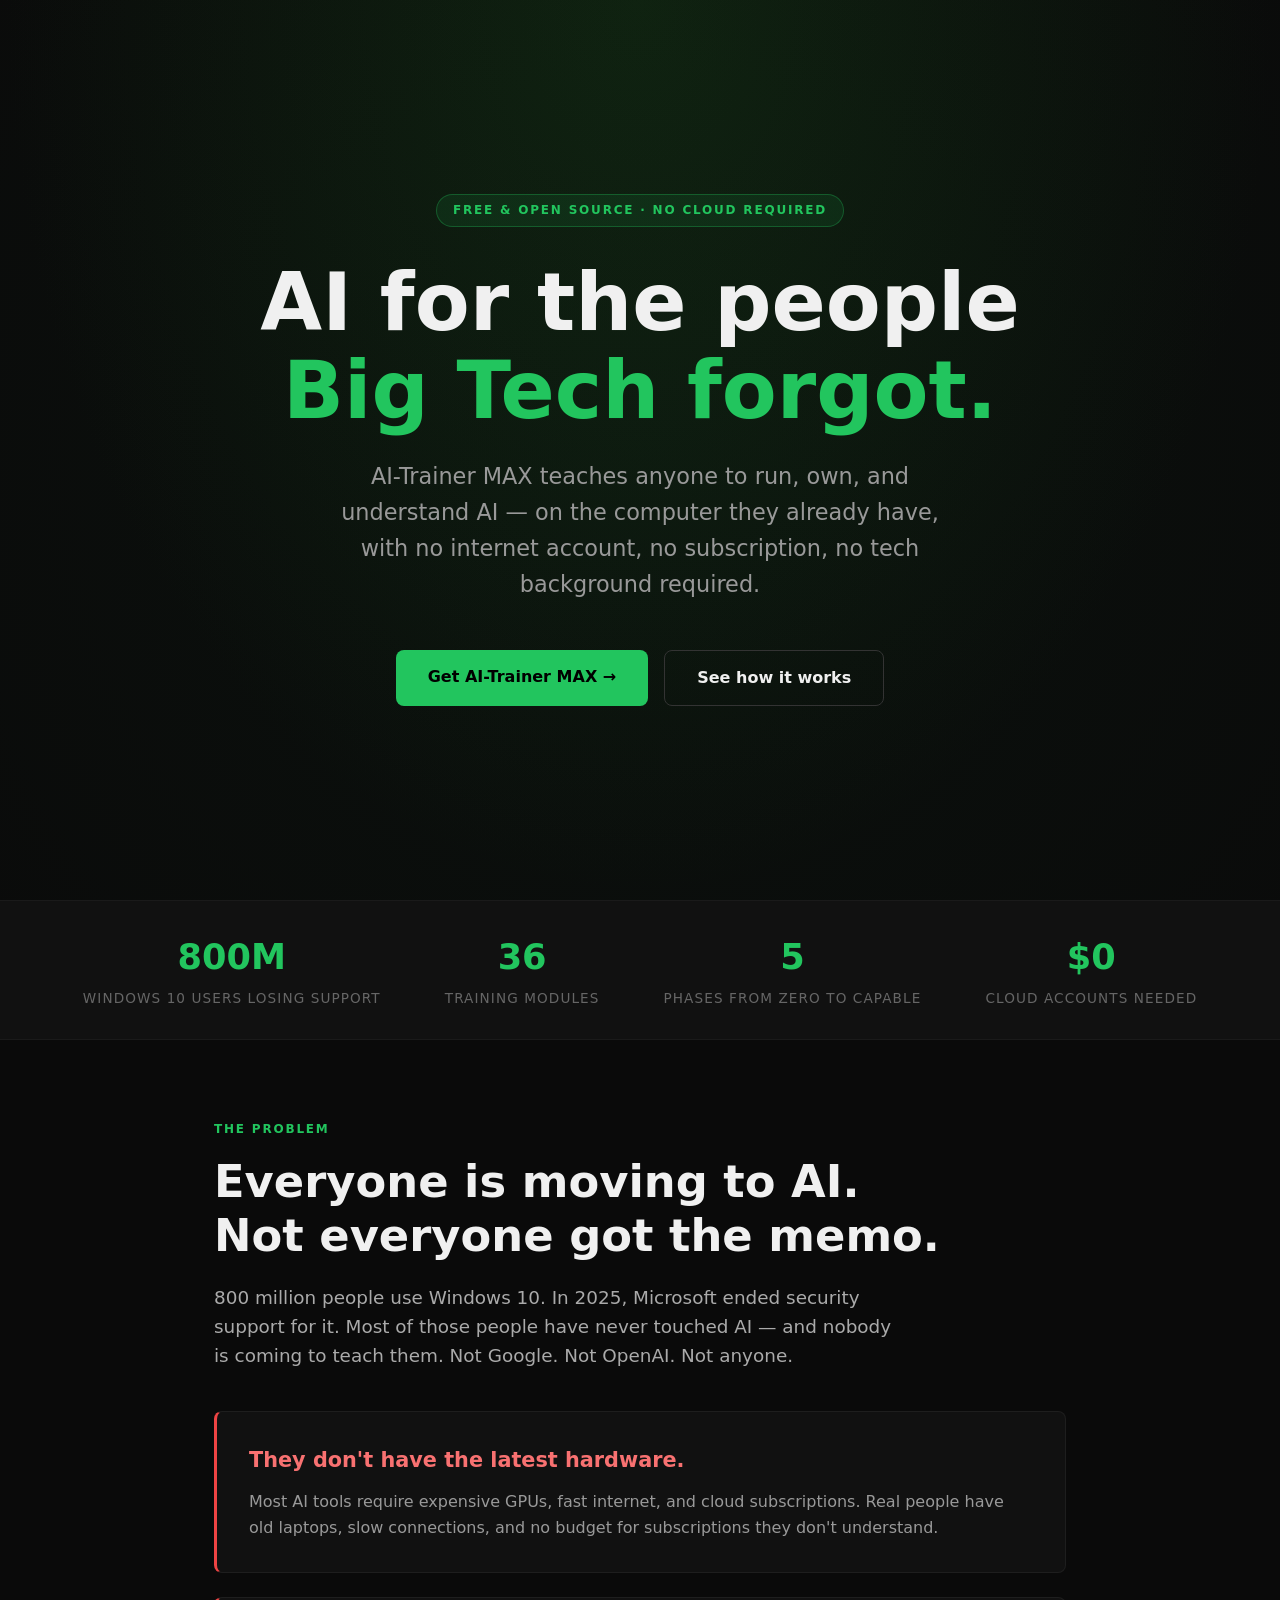
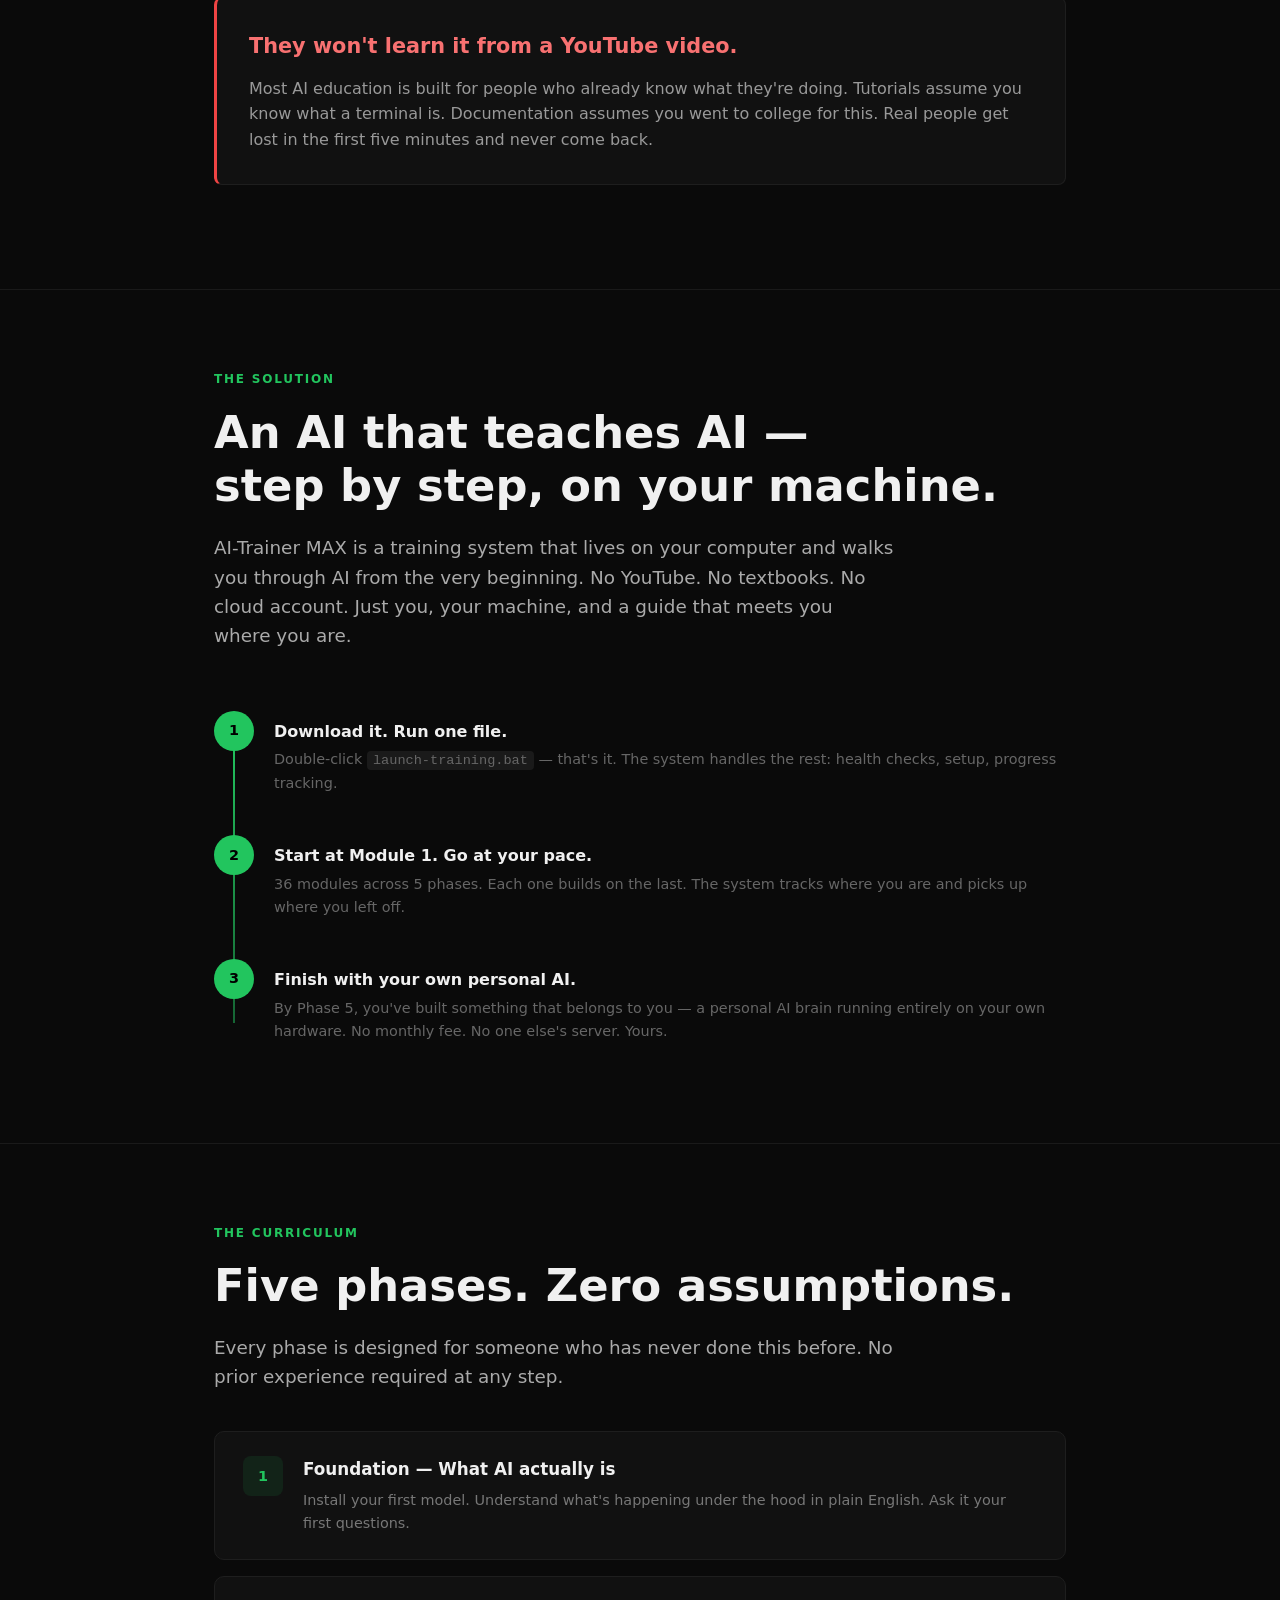
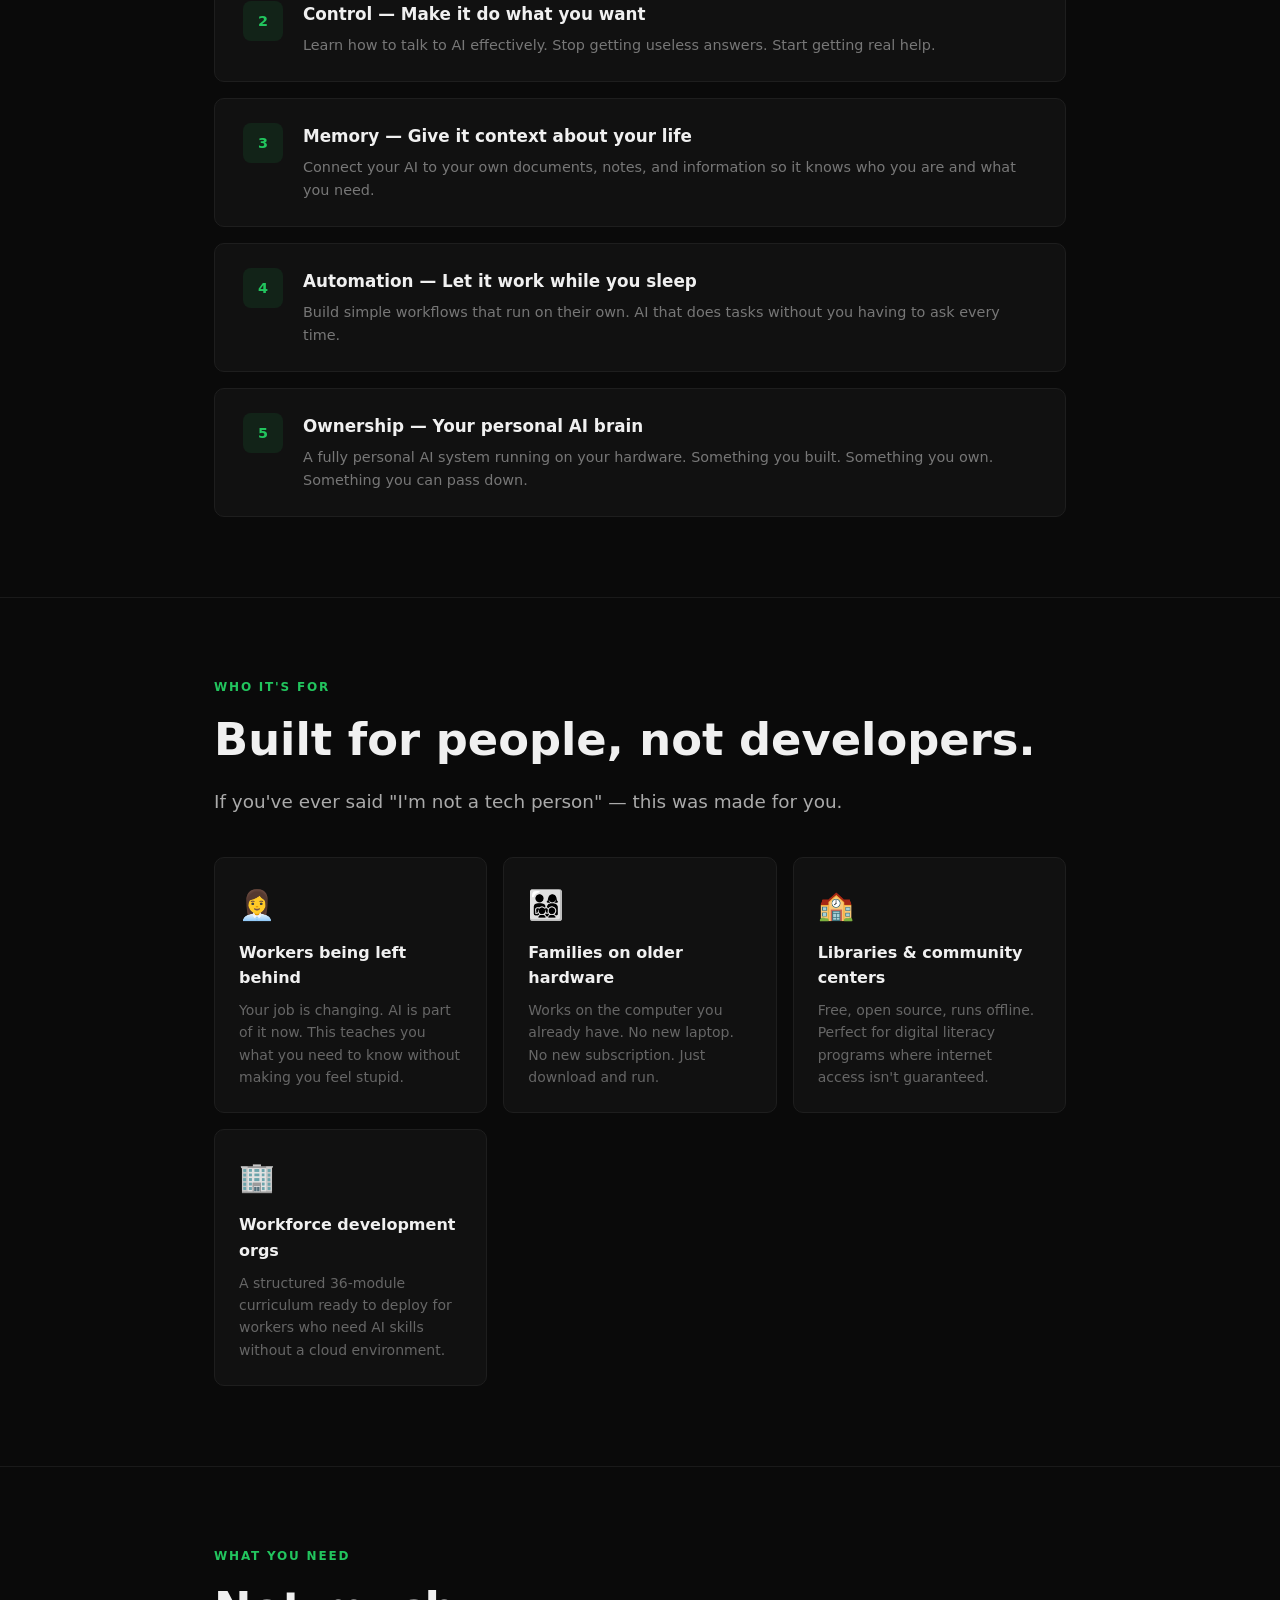
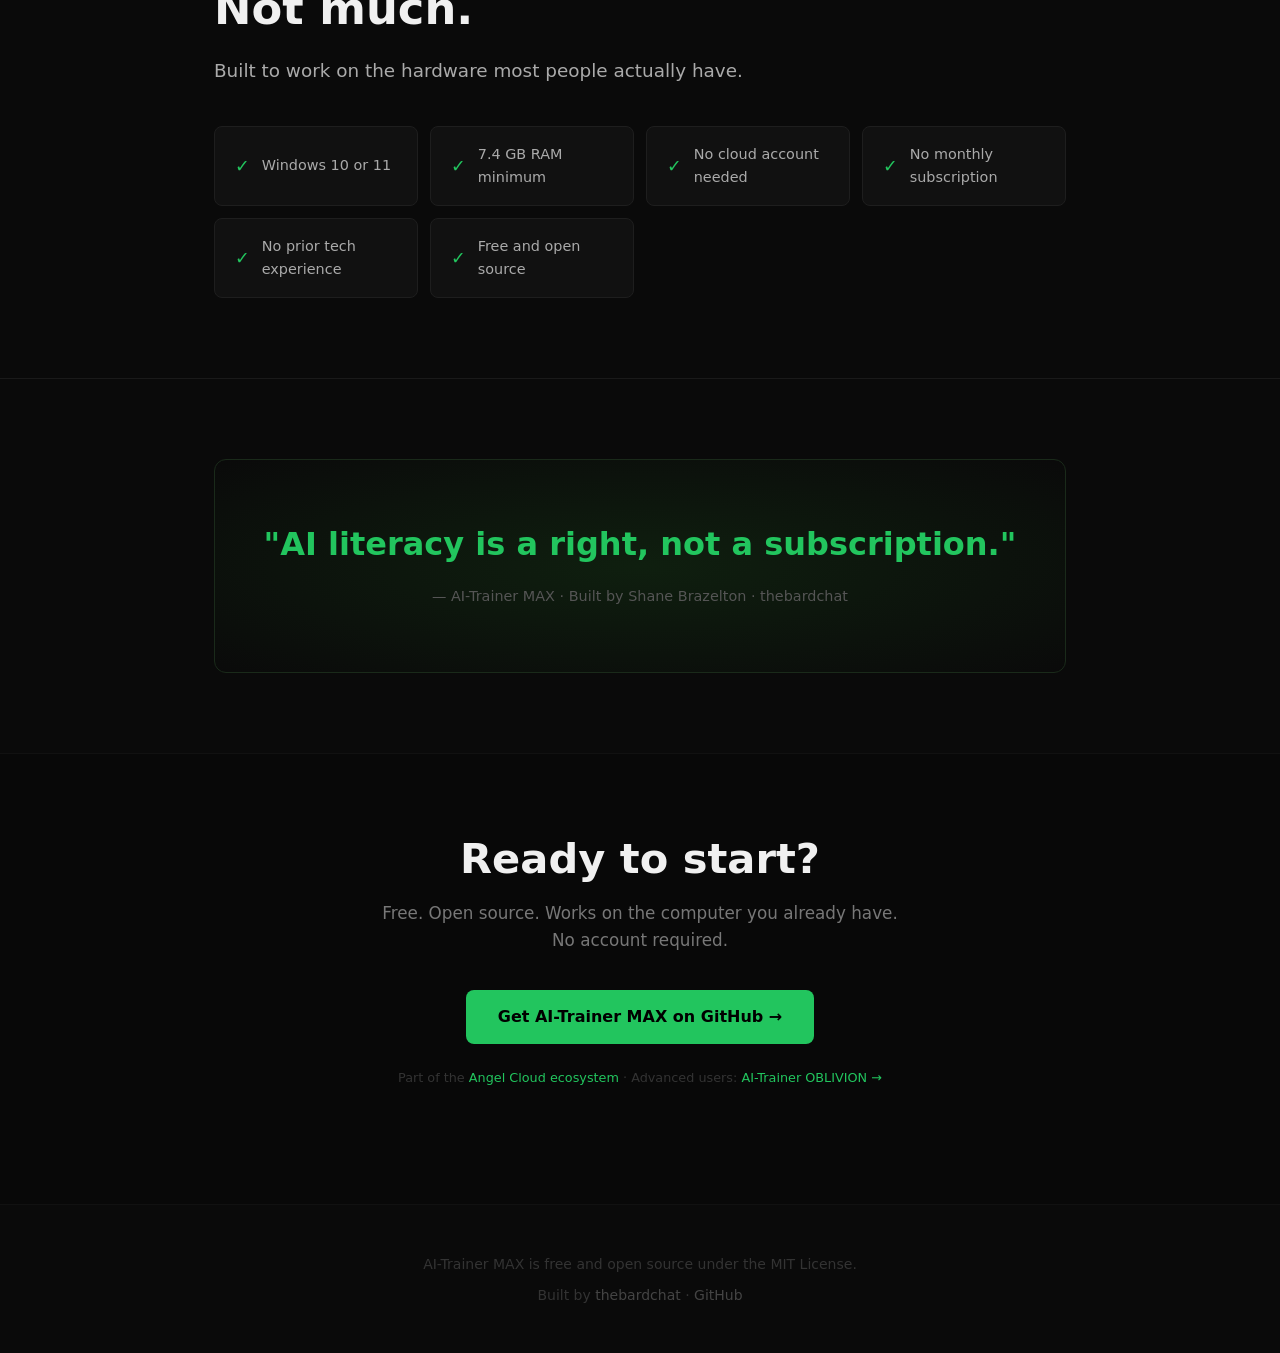
==== docs/ai-trainer-max.html @ 72c834f4 "Add AI-Trainer MAX landing page This HTML file introduces AI-Trainer MAX, an AI literacy tool design" ====
<!DOCTYPE html>
<html lang="en">
<head>
  <meta charset="UTF-8" />
  <meta name="viewport" content="width=device-width, initial-scale=1.0"/>
  <title>AI-Trainer MAX — AI Literacy for Everyone</title>
  <style>
    * { margin: 0; padding: 0; box-sizing: border-box; }

    body {
      background: #0a0a0a;
      color: #f0f0f0;
      font-family: 'Segoe UI', system-ui, sans-serif;
      line-height: 1.6;
    }

    a { color: #22c55e; text-decoration: none; }
    a:hover { text-decoration: underline; }

    /* HERO */
    .hero {
      min-height: 100vh;
      display: flex;
      flex-direction: column;
      justify-content: center;
      align-items: center;
      text-align: center;
      padding: 60px 24px;
      background: radial-gradient(ellipse at top, #0f1f0f 0%, #0a0a0a 70%);
      position: relative;
      overflow: hidden;
    }

    .hero::before {
      content: '';
      position: absolute;
      top: -50%;
      left: -50%;
      width: 200%;
      height: 200%;
      background: radial-gradient(circle at center, rgba(34,197,94,0.04) 0%, transparent 60%);
      animation: pulse 8s ease-in-out infinite;
    }

    @keyframes pulse {
      0%, 100% { transform: scale(1); opacity: 0.5; }
      50% { transform: scale(1.1); opacity: 1; }
    }

    .hero-badge {
      display: inline-block;
      background: rgba(34,197,94,0.1);
      border: 1px solid rgba(34,197,94,0.3);
      color: #22c55e;
      font-size: 0.75rem;
      font-weight: 700;
      letter-spacing: 0.15em;
      text-transform: uppercase;
      padding: 6px 16px;
      border-radius: 100px;
      margin-bottom: 32px;
      position: relative;
    }

    .hero h1 {
      font-size: clamp(2.5rem, 7vw, 5rem);
      font-weight: 800;
      line-height: 1.1;
      max-width: 900px;
      margin-bottom: 24px;
      position: relative;
    }

    .hero h1 span {
      color: #22c55e;
    }

    .hero .sub {
      font-size: clamp(1.1rem, 2.5vw, 1.4rem);
      color: #999;
      max-width: 620px;
      margin-bottom: 48px;
      position: relative;
    }

    .hero-cta {
      display: flex;
      gap: 16px;
      flex-wrap: wrap;
      justify-content: center;
      position: relative;
    }

    .btn-primary {
      background: #22c55e;
      color: #000;
      font-weight: 700;
      font-size: 1rem;
      padding: 14px 32px;
      border-radius: 8px;
      transition: background 0.2s, transform 0.1s;
      display: inline-block;
    }
    .btn-primary:hover {
      background: #16a34a;
      text-decoration: none;
      transform: translateY(-1px);
    }

    .btn-secondary {
      background: transparent;
      color: #f0f0f0;
      font-weight: 600;
      font-size: 1rem;
      padding: 14px 32px;
      border-radius: 8px;
      border: 1px solid #333;
      transition: border-color 0.2s, transform 0.1s;
      display: inline-block;
    }
    .btn-secondary:hover {
      border-color: #555;
      text-decoration: none;
      transform: translateY(-1px);
    }

    /* STAT BAR */
    .stat-bar {
      background: #111;
      border-top: 1px solid #1a1a1a;
      border-bottom: 1px solid #1a1a1a;
      padding: 28px 24px;
      display: flex;
      justify-content: center;
      gap: 64px;
      flex-wrap: wrap;
    }

    .stat {
      text-align: center;
    }

    .stat-number {
      font-size: 2.2rem;
      font-weight: 800;
      color: #22c55e;
      display: block;
    }

    .stat-label {
      font-size: 0.85rem;
      color: #666;
      text-transform: uppercase;
      letter-spacing: 0.08em;
    }

    /* SECTION */
    section {
      max-width: 900px;
      margin: 0 auto;
      padding: 80px 24px;
    }

    .section-label {
      font-size: 0.75rem;
      font-weight: 700;
      letter-spacing: 0.15em;
      text-transform: uppercase;
      color: #22c55e;
      margin-bottom: 16px;
    }

    h2 {
      font-size: clamp(1.8rem, 4vw, 2.8rem);
      font-weight: 800;
      line-height: 1.2;
      margin-bottom: 20px;
    }

    .lead {
      font-size: 1.15rem;
      color: #aaa;
      max-width: 680px;
      margin-bottom: 40px;
    }

    /* PROBLEM SECTION */
    .problem-block {
      background: #111;
      border: 1px solid #1e1e1e;
      border-left: 3px solid #ef4444;
      border-radius: 8px;
      padding: 32px;
      margin-bottom: 24px;
    }

    .problem-block h3 {
      font-size: 1.3rem;
      font-weight: 700;
      margin-bottom: 12px;
      color: #f87171;
    }

    .problem-block p {
      color: #999;
      font-size: 1rem;
    }

    /* PHASES */
    .phases {
      display: flex;
      flex-direction: column;
      gap: 16px;
    }

    .phase {
      background: #111;
      border: 1px solid #1e1e1e;
      border-radius: 10px;
      padding: 24px 28px;
      display: flex;
      gap: 20px;
      align-items: flex-start;
      transition: border-color 0.2s;
    }

    .phase:hover {
      border-color: #22c55e;
    }

    .phase-num {
      background: rgba(34,197,94,0.1);
      color: #22c55e;
      font-weight: 800;
      font-size: 0.9rem;
      min-width: 40px;
      height: 40px;
      border-radius: 8px;
      display: flex;
      align-items: center;
      justify-content: center;
      flex-shrink: 0;
    }

    .phase-content h3 {
      font-size: 1.05rem;
      font-weight: 700;
      margin-bottom: 6px;
    }

    .phase-content p {
      color: #777;
      font-size: 0.9rem;
    }

    /* FOR WHO */
    .audience-grid {
      display: grid;
      grid-template-columns: repeat(auto-fit, minmax(240px, 1fr));
      gap: 16px;
    }

    .audience-card {
      background: #111;
      border: 1px solid #1e1e1e;
      border-radius: 10px;
      padding: 24px;
      transition: border-color 0.2s;
    }

    .audience-card:hover {
      border-color: #333;
    }

    .audience-icon {
      font-size: 1.8rem;
      margin-bottom: 12px;
    }

    .audience-card h3 {
      font-size: 1rem;
      font-weight: 700;
      margin-bottom: 8px;
    }

    .audience-card p {
      color: #666;
      font-size: 0.875rem;
    }

    /* QUOTE */
    .quote-block {
      background: radial-gradient(ellipse at center, #0f1f0f 0%, #0a0a0a 100%);
      border: 1px solid #1a2a1a;
      border-radius: 12px;
      padding: 64px 40px;
      text-align: center;
    }

    .quote-text {
      font-size: clamp(1.4rem, 3vw, 2rem);
      font-weight: 700;
      color: #22c55e;
      margin-bottom: 20px;
      line-height: 1.3;
    }

    .quote-attr {
      color: #555;
      font-size: 0.9rem;
    }

    /* HOW IT WORKS */
    .steps {
      display: flex;
      flex-direction: column;
      gap: 0;
      position: relative;
    }

    .steps::before {
      content: '';
      position: absolute;
      left: 19px;
      top: 40px;
      bottom: 40px;
      width: 2px;
      background: linear-gradient(to bottom, #22c55e, #166534);
    }

    .step {
      display: flex;
      gap: 20px;
      align-items: flex-start;
      padding: 20px 0;
      position: relative;
    }

    .step-dot {
      min-width: 40px;
      height: 40px;
      background: #22c55e;
      color: #000;
      font-weight: 800;
      font-size: 0.9rem;
      border-radius: 50%;
      display: flex;
      align-items: center;
      justify-content: center;
      flex-shrink: 0;
      position: relative;
      z-index: 1;
    }

    .step-body h3 {
      font-size: 1rem;
      font-weight: 700;
      margin-bottom: 4px;
      padding-top: 8px;
    }

    .step-body p {
      color: #666;
      font-size: 0.9rem;
    }

    /* REQUIREMENTS */
    .req-grid {
      display: grid;
      grid-template-columns: repeat(auto-fit, minmax(200px, 1fr));
      gap: 12px;
    }

    .req-item {
      background: #111;
      border: 1px solid #1e1e1e;
      border-radius: 8px;
      padding: 16px 20px;
      display: flex;
      align-items: center;
      gap: 12px;
      font-size: 0.9rem;
      color: #aaa;
    }

    .req-item .req-icon {
      color: #22c55e;
      font-size: 1.1rem;
      flex-shrink: 0;
    }

    /* DIVIDER */
    .divider {
      border: none;
      border-top: 1px solid #1a1a1a;
      margin: 0;
    }

    /* FOOTER */
    footer {
      text-align: center;
      padding: 48px 24px;
      color: #333;
      font-size: 0.875rem;
      border-top: 1px solid #111;
    }

    footer a { color: #444; }
    footer a:hover { color: #22c55e; }

    /* CTA SECTION */
    .cta-section {
      text-align: center;
      padding: 80px 24px;
      background: #080808;
      border-top: 1px solid #111;
    }

    .cta-section h2 {
      font-size: clamp(1.8rem, 4vw, 2.6rem);
      margin-bottom: 16px;
    }

    .cta-section p {
      color: #777;
      font-size: 1.05rem;
      margin-bottom: 36px;
      max-width: 520px;
      margin-left: auto;
      margin-right: auto;
    }

  </style>
</head>
<body>

<!-- HERO -->
<div class="hero">
  <div class="hero-badge">Free &amp; Open Source · No Cloud Required</div>
  <h1>AI for the people <span>Big Tech forgot.</span></h1>
  <p class="sub">AI-Trainer MAX teaches anyone to run, own, and understand AI — on the computer they already have, with no internet account, no subscription, no tech background required.</p>
  <div class="hero-cta">
    <a href="https://github.com/thebardchat/AI-Trainer-MAX" class="btn-primary" target="_blank">Get AI-Trainer MAX →</a>
    <a href="#what-it-is" class="btn-secondary">See how it works</a>
  </div>
</div>

<!-- STAT BAR -->
<div class="stat-bar">
  <div class="stat">
    <span class="stat-number">800M</span>
    <span class="stat-label">Windows 10 users losing support</span>
  </div>
  <div class="stat">
    <span class="stat-number">36</span>
    <span class="stat-label">Training modules</span>
  </div>
  <div class="stat">
    <span class="stat-number">5</span>
    <span class="stat-label">Phases from zero to capable</span>
  </div>
  <div class="stat">
    <span class="stat-number">$0</span>
    <span class="stat-label">Cloud accounts needed</span>
  </div>
</div>

<!-- PROBLEM -->
<section id="what-it-is">
  <div class="section-label">The Problem</div>
  <h2>Everyone is moving to AI. <br/>Not everyone got the memo.</h2>
  <p class="lead">800 million people use Windows 10. In 2025, Microsoft ended security support for it. Most of those people have never touched AI — and nobody is coming to teach them. Not Google. Not OpenAI. Not anyone.</p>

  <div class="problem-block">
    <h3>They don't have the latest hardware.</h3>
    <p>Most AI tools require expensive GPUs, fast internet, and cloud subscriptions. Real people have old laptops, slow connections, and no budget for subscriptions they don't understand.</p>
  </div>

  <div class="problem-block">
    <h3>They won't learn it from a YouTube video.</h3>
    <p>Most AI education is built for people who already know what they're doing. Tutorials assume you know what a terminal is. Documentation assumes you went to college for this. Real people get lost in the first five minutes and never come back.</p>
  </div>
</section>

<hr class="divider"/>

<!-- SOLUTION -->
<section>
  <div class="section-label">The Solution</div>
  <h2>An AI that teaches AI — <br/>step by step, on your machine.</h2>
  <p class="lead">AI-Trainer MAX is a training system that lives on your computer and walks you through AI from the very beginning. No YouTube. No textbooks. No cloud account. Just you, your machine, and a guide that meets you where you are.</p>

  <div class="steps">
    <div class="step">
      <div class="step-dot">1</div>
      <div class="step-body">
        <h3>Download it. Run one file.</h3>
        <p>Double-click <code style="background:#1a1a1a;padding:2px 6px;border-radius:4px;font-size:0.85rem;">launch-training.bat</code> — that's it. The system handles the rest: health checks, setup, progress tracking.</p>
      </div>
    </div>
    <div class="step">
      <div class="step-dot">2</div>
      <div class="step-body">
        <h3>Start at Module 1. Go at your pace.</h3>
        <p>36 modules across 5 phases. Each one builds on the last. The system tracks where you are and picks up where you left off.</p>
      </div>
    </div>
    <div class="step">
      <div class="step-dot">3</div>
      <div class="step-body">
        <h3>Finish with your own personal AI.</h3>
        <p>By Phase 5, you've built something that belongs to you — a personal AI brain running entirely on your own hardware. No monthly fee. No one else's server. Yours.</p>
      </div>
    </div>
  </div>
</section>

<hr class="divider"/>

<!-- PHASES -->
<section>
  <div class="section-label">The Curriculum</div>
  <h2>Five phases. Zero assumptions.</h2>
  <p class="lead">Every phase is designed for someone who has never done this before. No prior experience required at any step.</p>

  <div class="phases">
    <div class="phase">
      <div class="phase-num">1</div>
      <div class="phase-content">
        <h3>Foundation — What AI actually is</h3>
        <p>Install your first model. Understand what's happening under the hood in plain English. Ask it your first questions.</p>
      </div>
    </div>
    <div class="phase">
      <div class="phase-num">2</div>
      <div class="phase-content">
        <h3>Control — Make it do what you want</h3>
        <p>Learn how to talk to AI effectively. Stop getting useless answers. Start getting real help.</p>
      </div>
    </div>
    <div class="phase">
      <div class="phase-num">3</div>
      <div class="phase-content">
        <h3>Memory — Give it context about your life</h3>
        <p>Connect your AI to your own documents, notes, and information so it knows who you are and what you need.</p>
      </div>
    </div>
    <div class="phase">
      <div class="phase-num">4</div>
      <div class="phase-content">
        <h3>Automation — Let it work while you sleep</h3>
        <p>Build simple workflows that run on their own. AI that does tasks without you having to ask every time.</p>
      </div>
    </div>
    <div class="phase">
      <div class="phase-num">5</div>
      <div class="phase-content">
        <h3>Ownership — Your personal AI brain</h3>
        <p>A fully personal AI system running on your hardware. Something you built. Something you own. Something you can pass down.</p>
      </div>
    </div>
  </div>
</section>

<hr class="divider"/>

<!-- WHO IT'S FOR -->
<section>
  <div class="section-label">Who It's For</div>
  <h2>Built for people, not developers.</h2>
  <p class="lead">If you've ever said "I'm not a tech person" — this was made for you.</p>

  <div class="audience-grid">
    <div class="audience-card">
      <div class="audience-icon">👩‍💼</div>
      <h3>Workers being left behind</h3>
      <p>Your job is changing. AI is part of it now. This teaches you what you need to know without making you feel stupid.</p>
    </div>
    <div class="audience-card">
      <div class="audience-icon">👨‍👩‍👧‍👦</div>
      <h3>Families on older hardware</h3>
      <p>Works on the computer you already have. No new laptop. No new subscription. Just download and run.</p>
    </div>
    <div class="audience-card">
      <div class="audience-icon">🏫</div>
      <h3>Libraries &amp; community centers</h3>
      <p>Free, open source, runs offline. Perfect for digital literacy programs where internet access isn't guaranteed.</p>
    </div>
    <div class="audience-card">
      <div class="audience-icon">🏢</div>
      <h3>Workforce development orgs</h3>
      <p>A structured 36-module curriculum ready to deploy for workers who need AI skills without a cloud environment.</p>
    </div>
  </div>
</section>

<hr class="divider"/>

<!-- REQUIREMENTS -->
<section>
  <div class="section-label">What You Need</div>
  <h2>Not much.</h2>
  <p class="lead">Built to work on the hardware most people actually have.</p>

  <div class="req-grid">
    <div class="req-item">
      <span class="req-icon">✓</span>
      Windows 10 or 11
    </div>
    <div class="req-item">
      <span class="req-icon">✓</span>
      7.4 GB RAM minimum
    </div>
    <div class="req-item">
      <span class="req-icon">✓</span>
      No cloud account needed
    </div>
    <div class="req-item">
      <span class="req-icon">✓</span>
      No monthly subscription
    </div>
    <div class="req-item">
      <span class="req-icon">✓</span>
      No prior tech experience
    </div>
    <div class="req-item">
      <span class="req-icon">✓</span>
      Free and open source
    </div>
  </div>
</section>

<hr class="divider"/>

<!-- QUOTE -->
<section>
  <div class="quote-block">
    <div class="quote-text">"AI literacy is a right, not a subscription."</div>
    <div class="quote-attr">— AI-Trainer MAX · Built by Shane Brazelton · thebardchat</div>
  </div>
</section>

<!-- CTA -->
<div class="cta-section">
  <h2>Ready to start?</h2>
  <p>Free. Open source. Works on the computer you already have. No account required.</p>
  <div style="display:flex;gap:16px;justify-content:center;flex-wrap:wrap;">
    <a href="https://github.com/thebardchat/AI-Trainer-MAX" class="btn-primary" target="_blank">Get AI-Trainer MAX on GitHub →</a>
  </div>
  <p style="margin-top:24px;font-size:0.8rem;color:#333;">
    Part of the <a href="https://github.com/thebardchat" target="_blank">Angel Cloud ecosystem</a> ·
    Advanced users: <a href="https://github.com/thebardchat/AI-Trainer-OBLIVION" target="_blank">AI-Trainer OBLIVION →</a>
  </p>
</div>

<!-- FOOTER -->
<footer>
  <p>AI-Trainer MAX is free and open source under the MIT License.</p>
  <p style="margin-top:8px;">Built by <a href="https://github.com/thebardchat" target="_blank">thebardchat</a> · <a href="https://github.com/thebardchat/AI-Trainer-MAX" target="_blank">GitHub</a></p>
</footer>

</body>
</html>
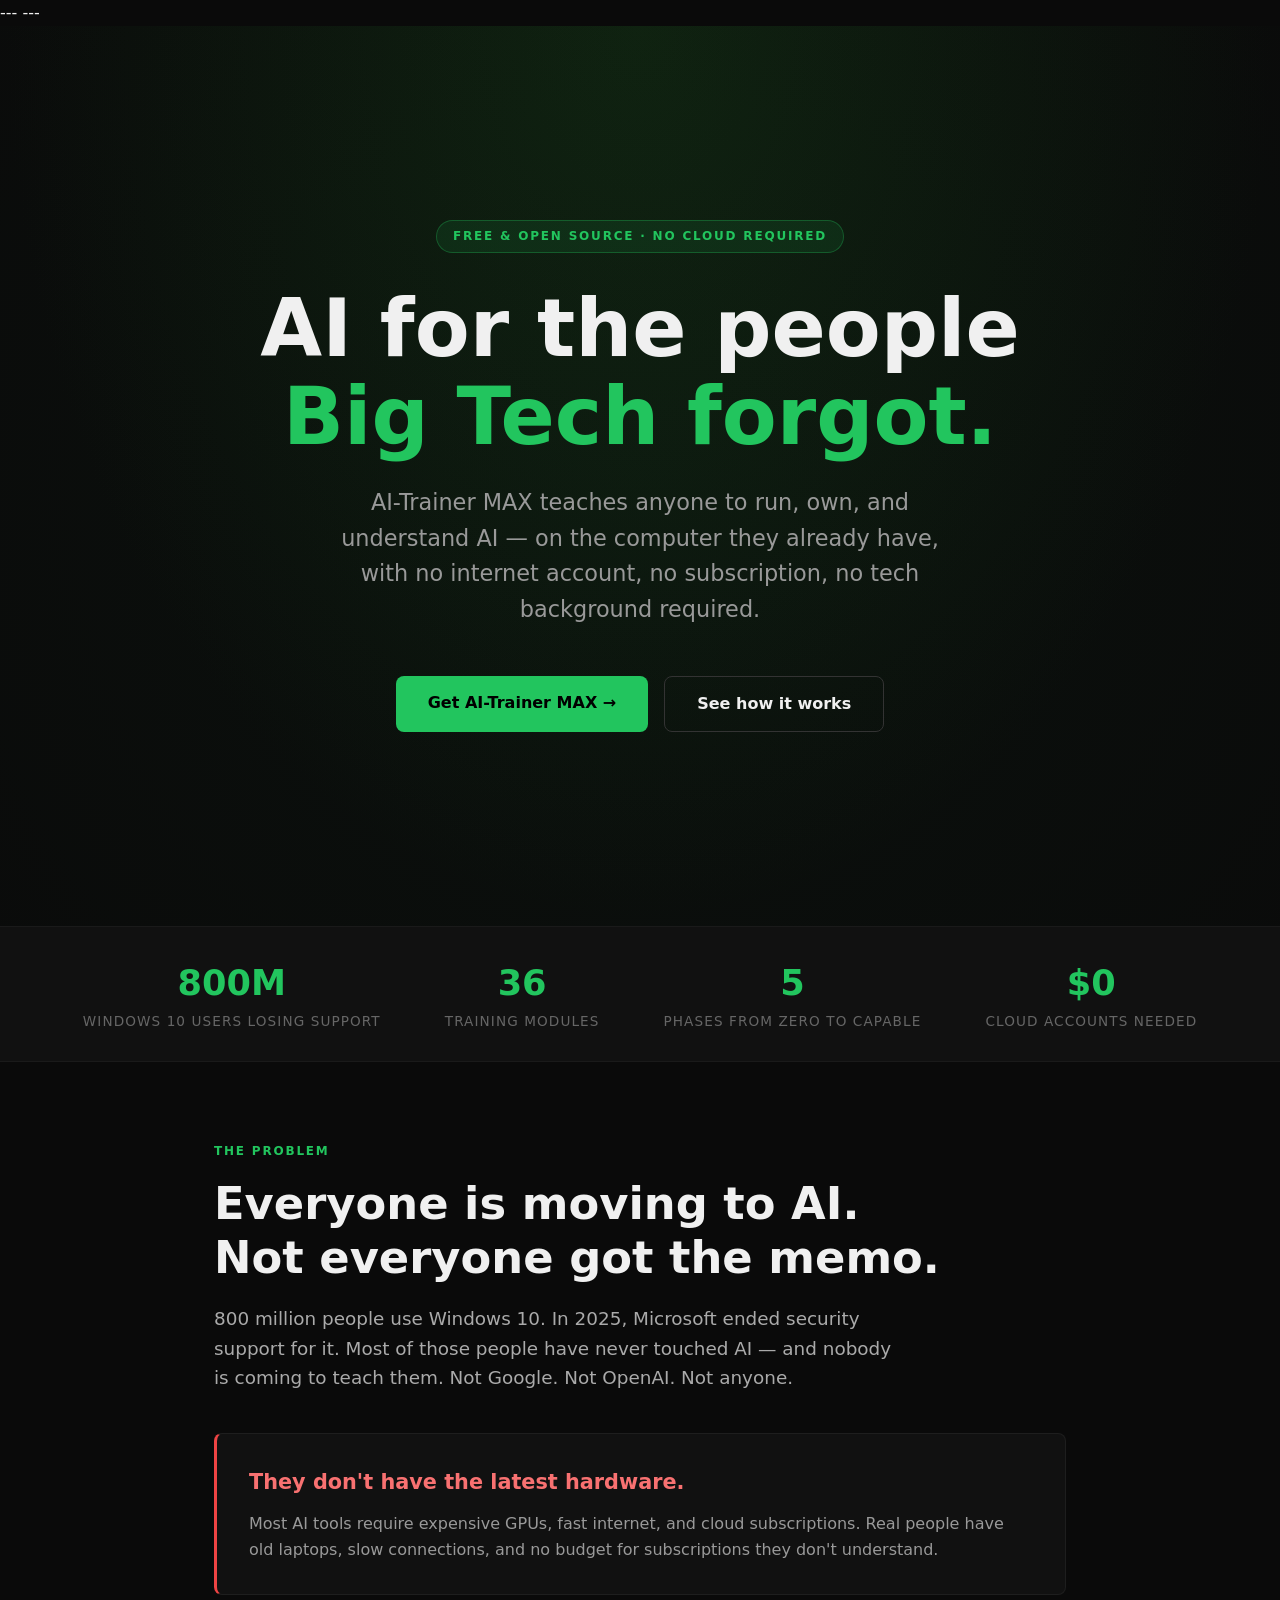
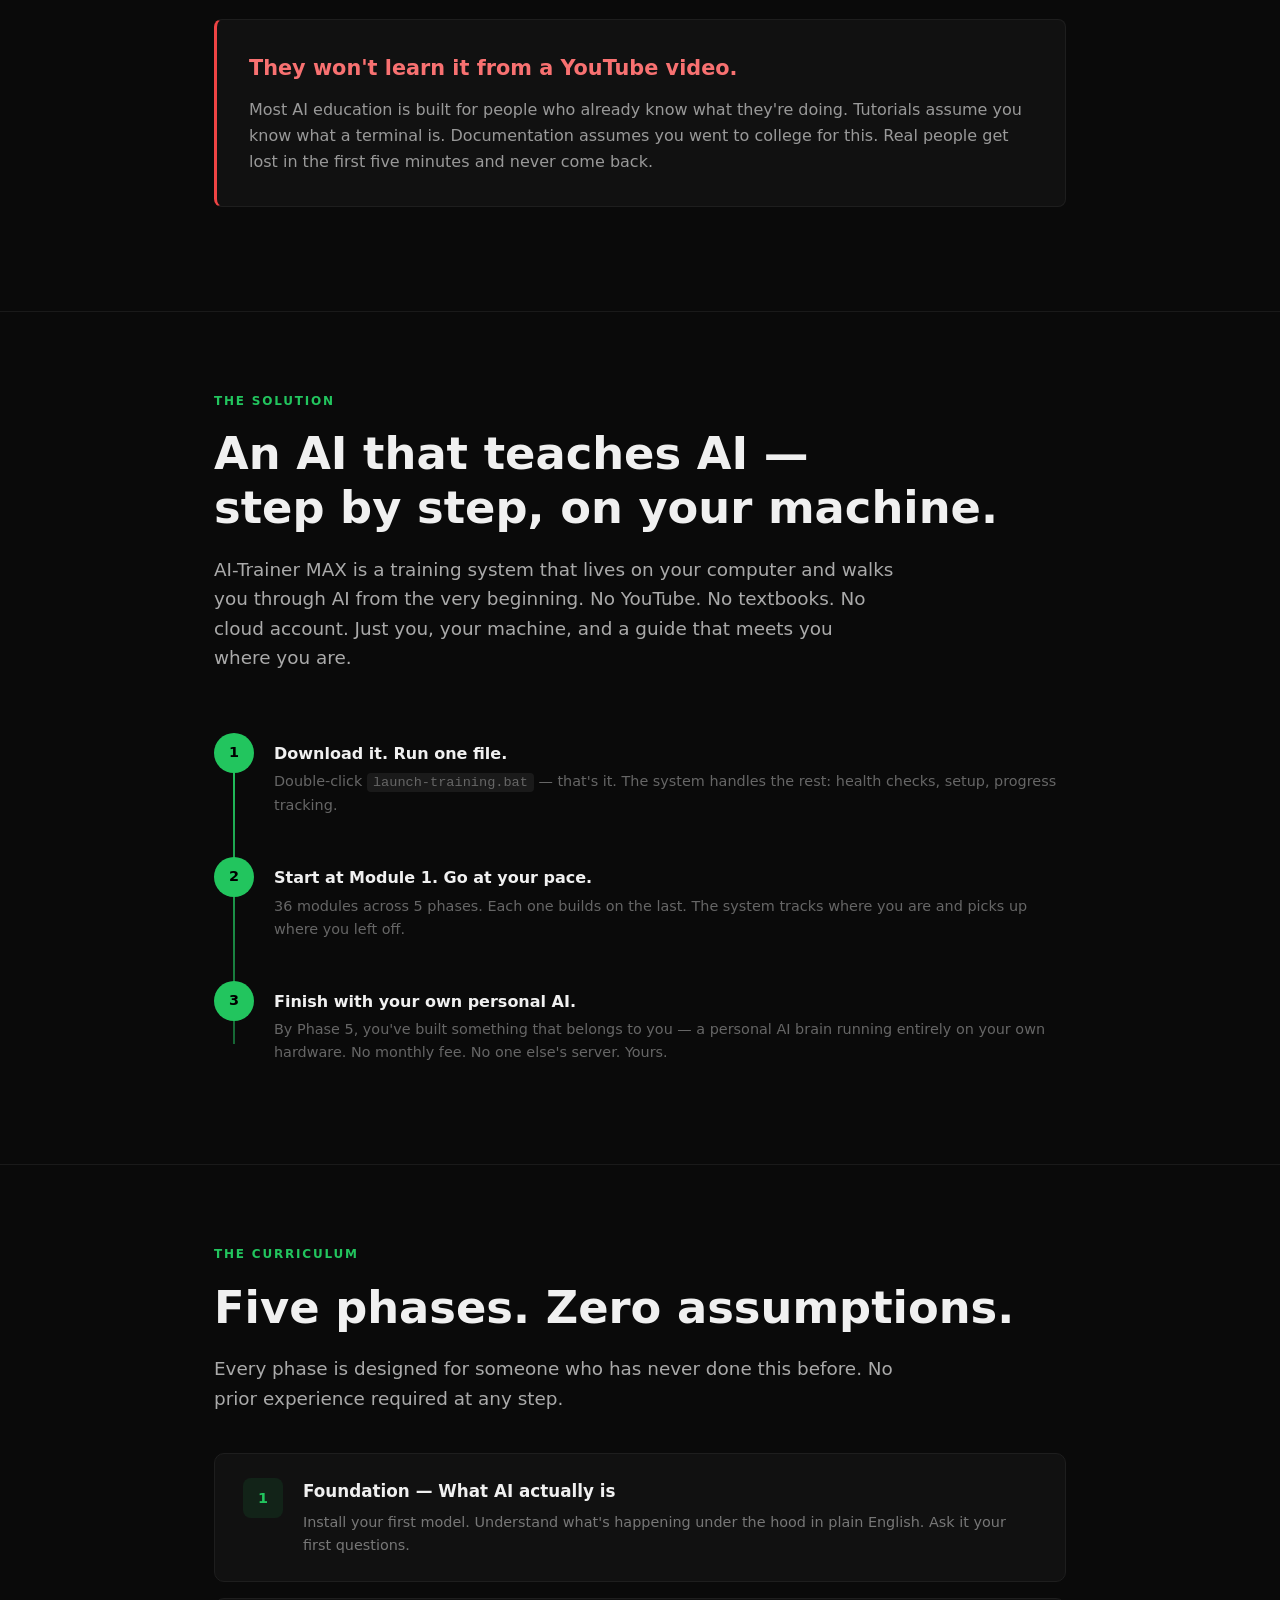
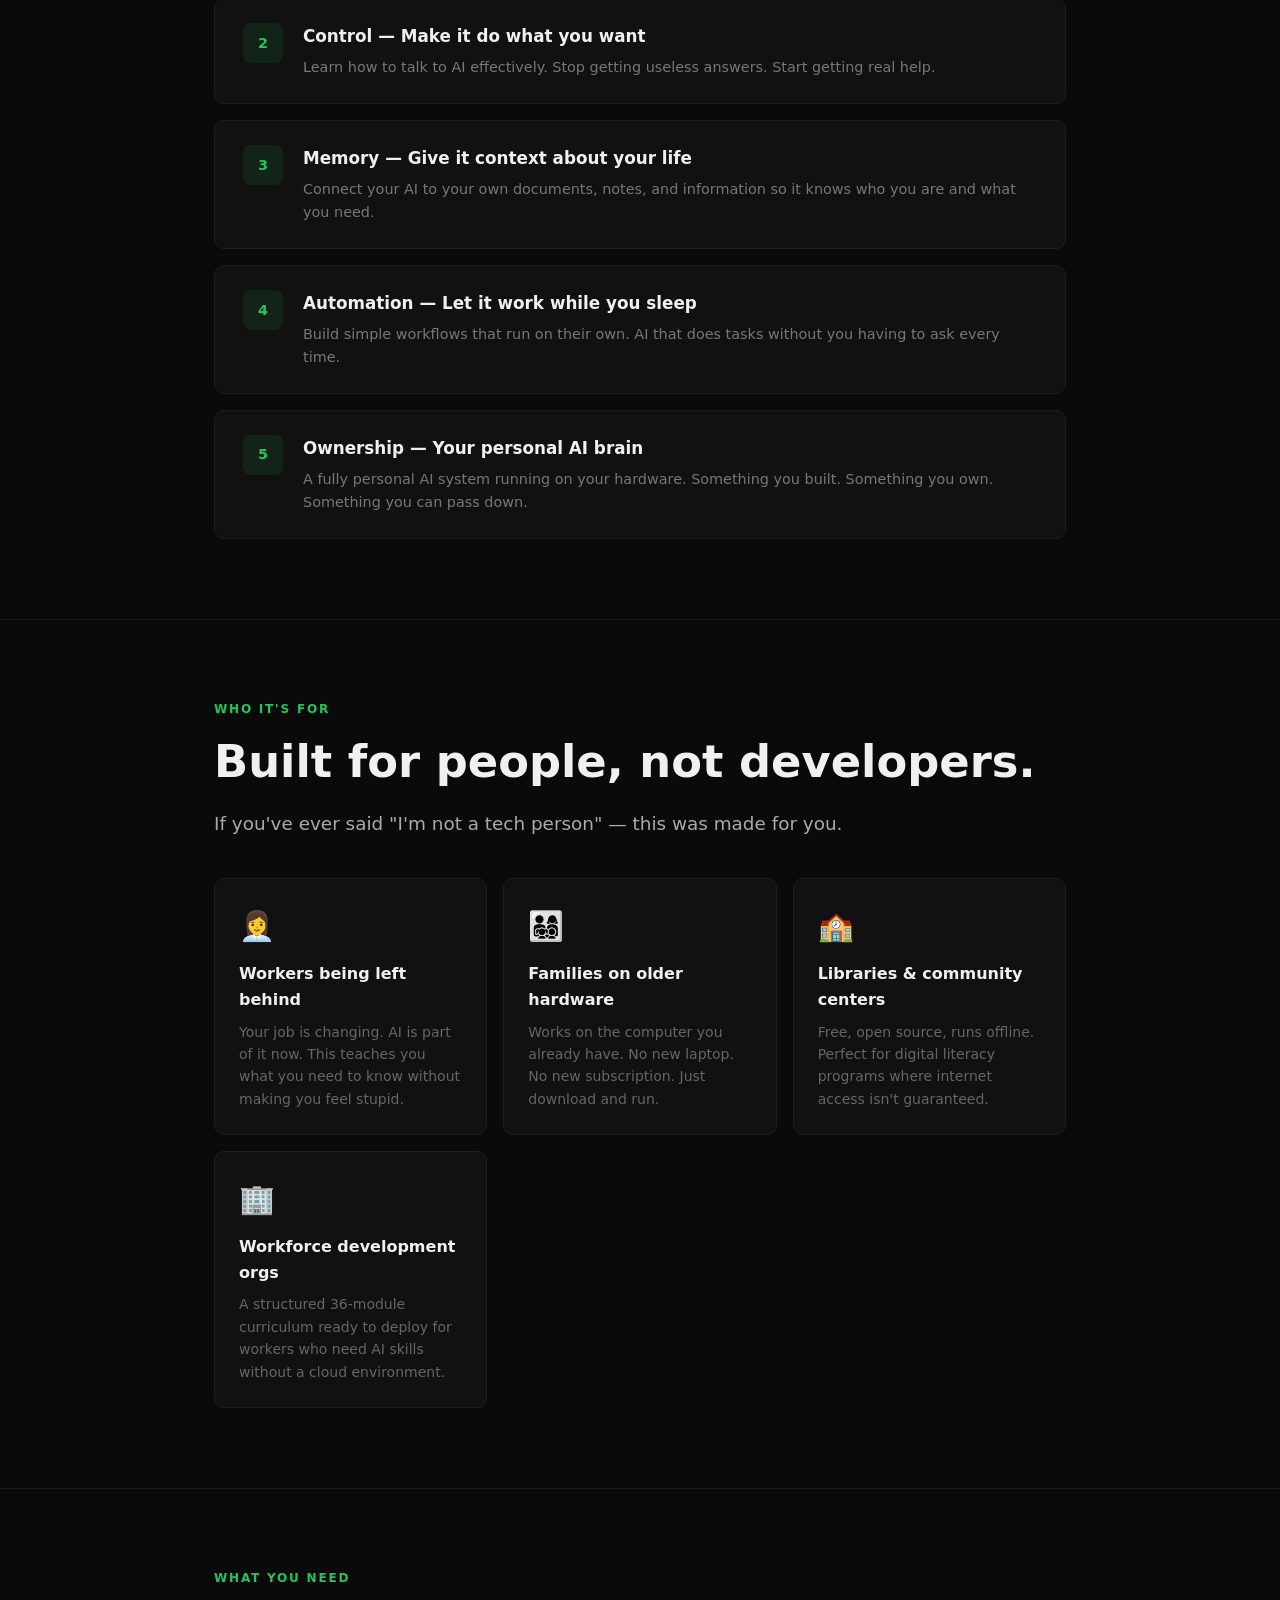
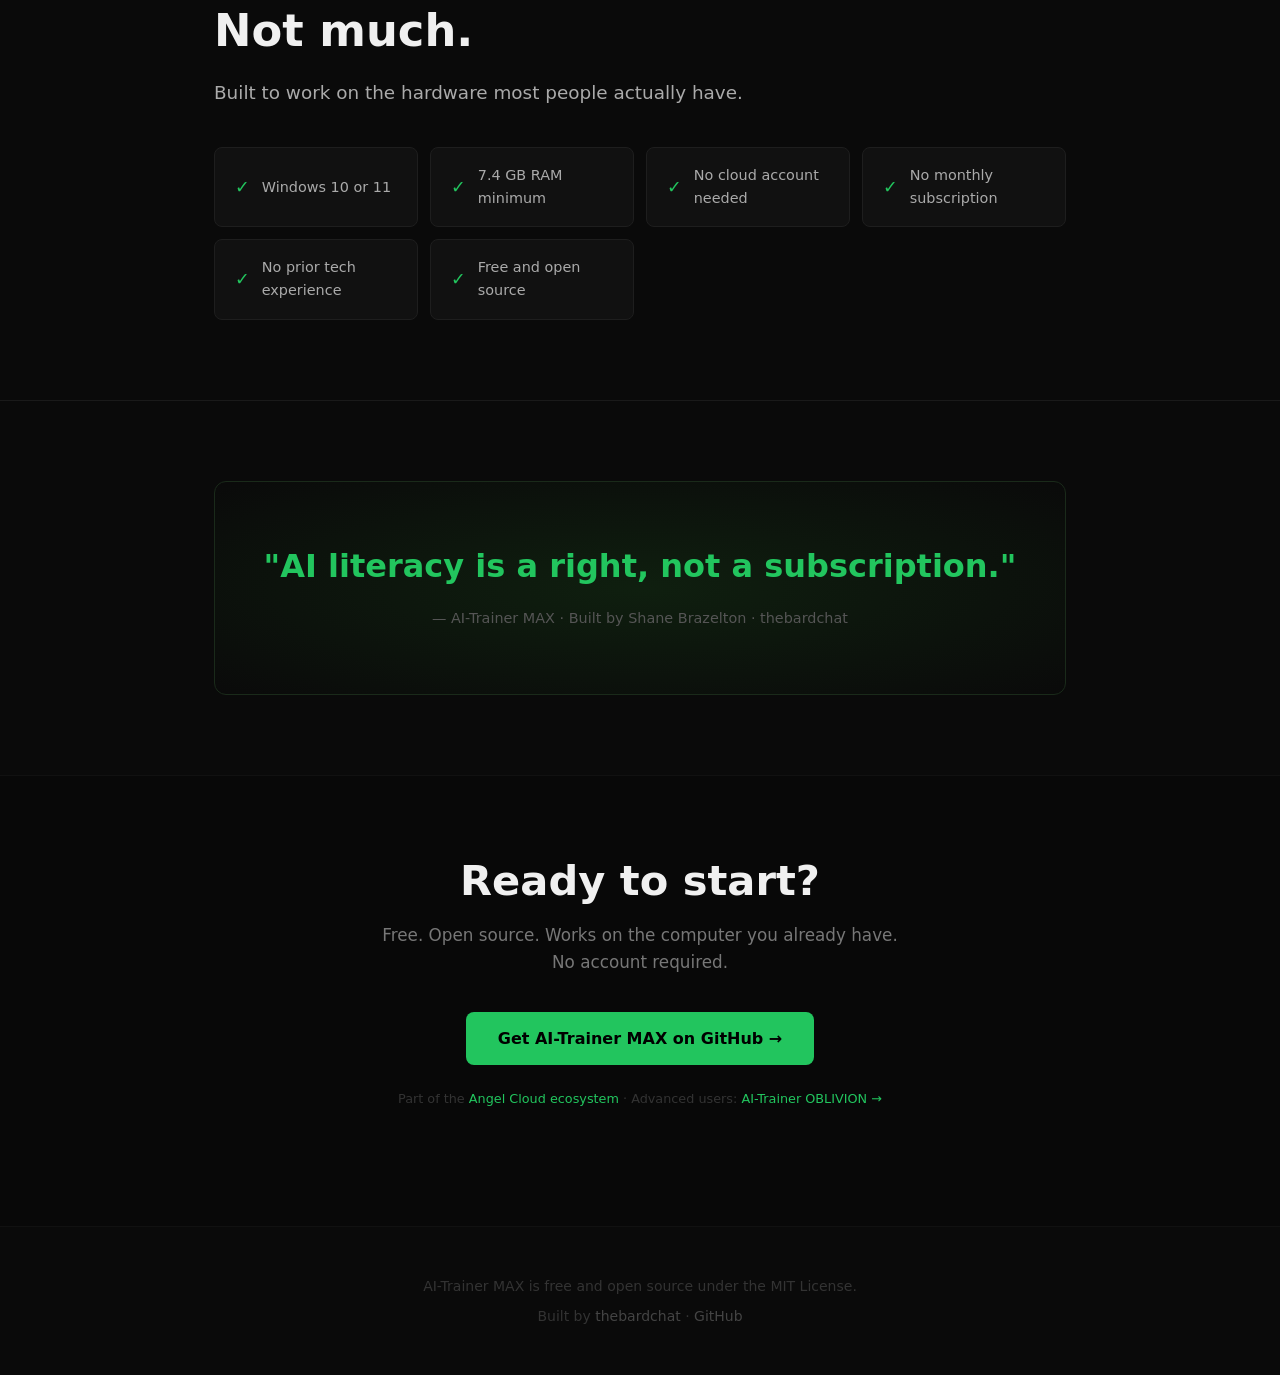
==== commit e82e1138: "Fix HTML document structure in ai-trainer-max.html" ====
--- a/docs/ai-trainer-max.html
+++ b/docs/ai-trainer-max.html
@@ -1,3 +1,5 @@
+---
+---
 <!DOCTYPE html>
 <html lang="en">
 <head>
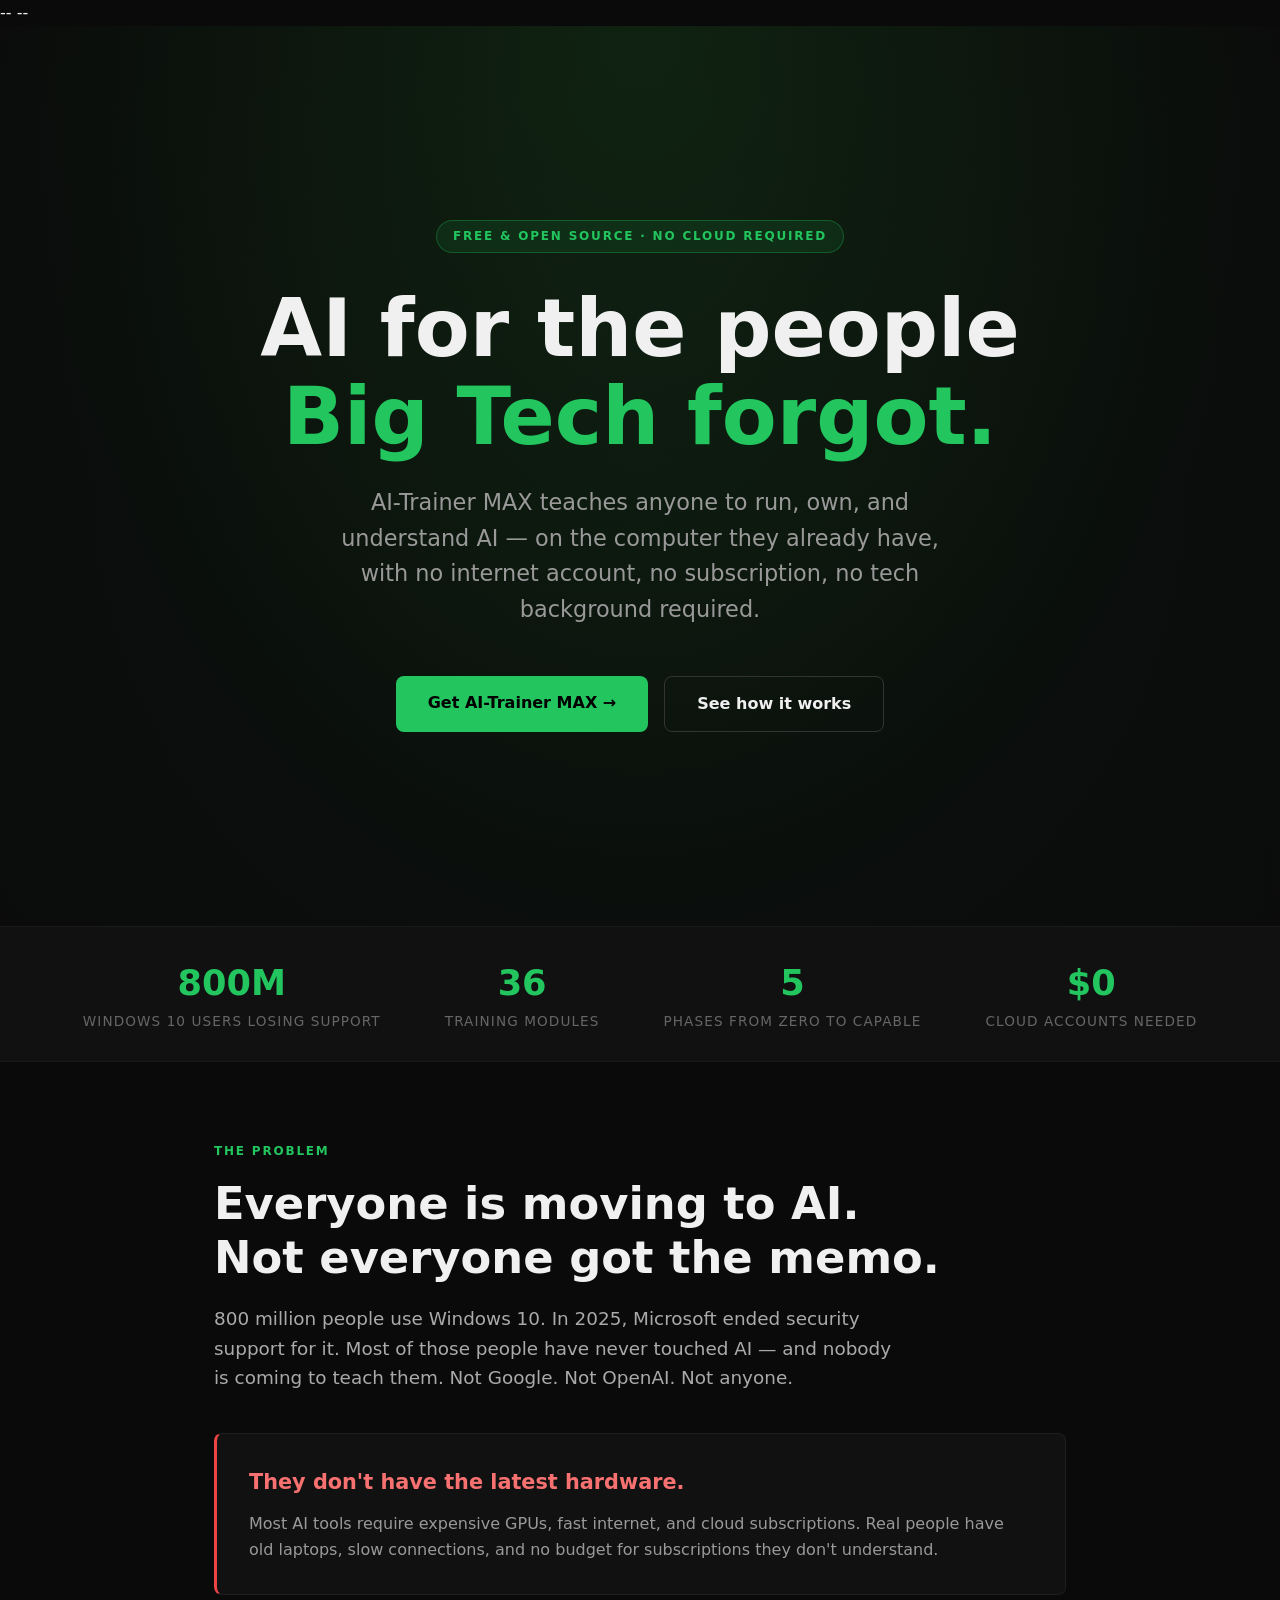
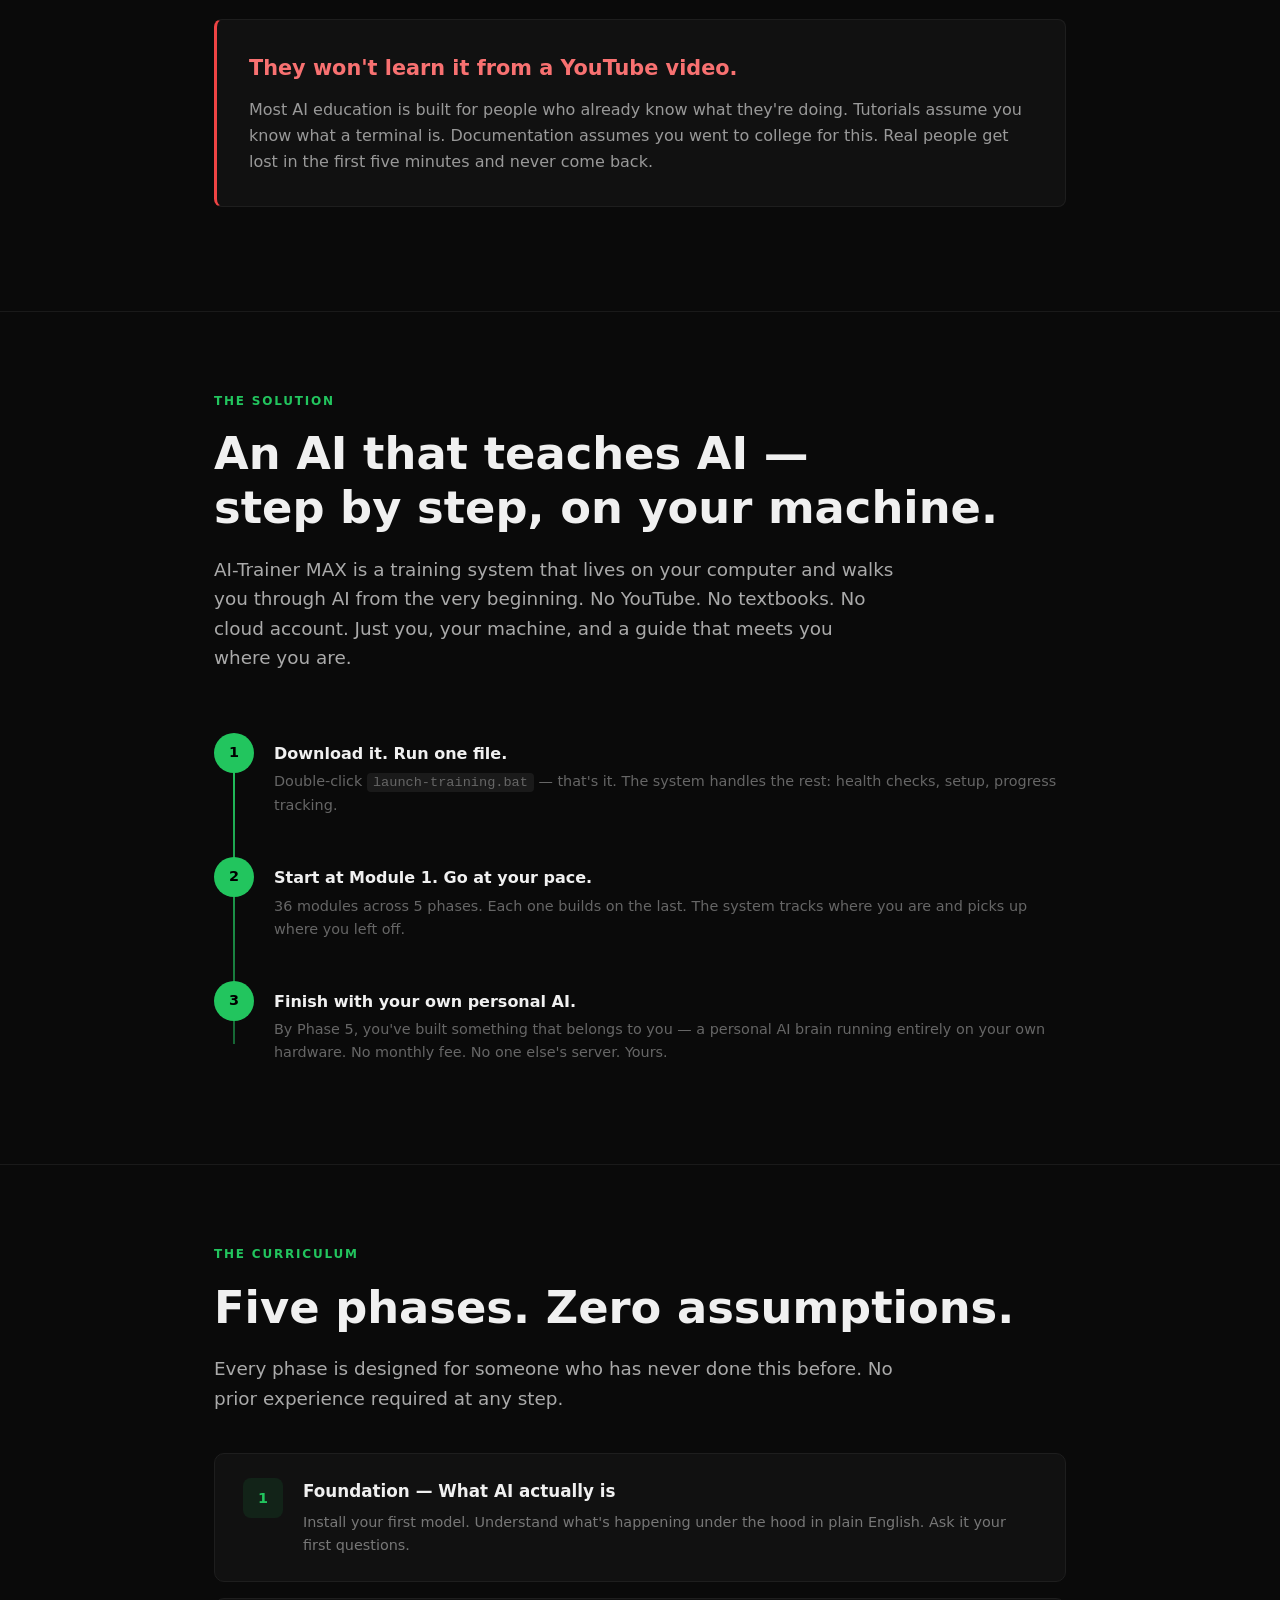
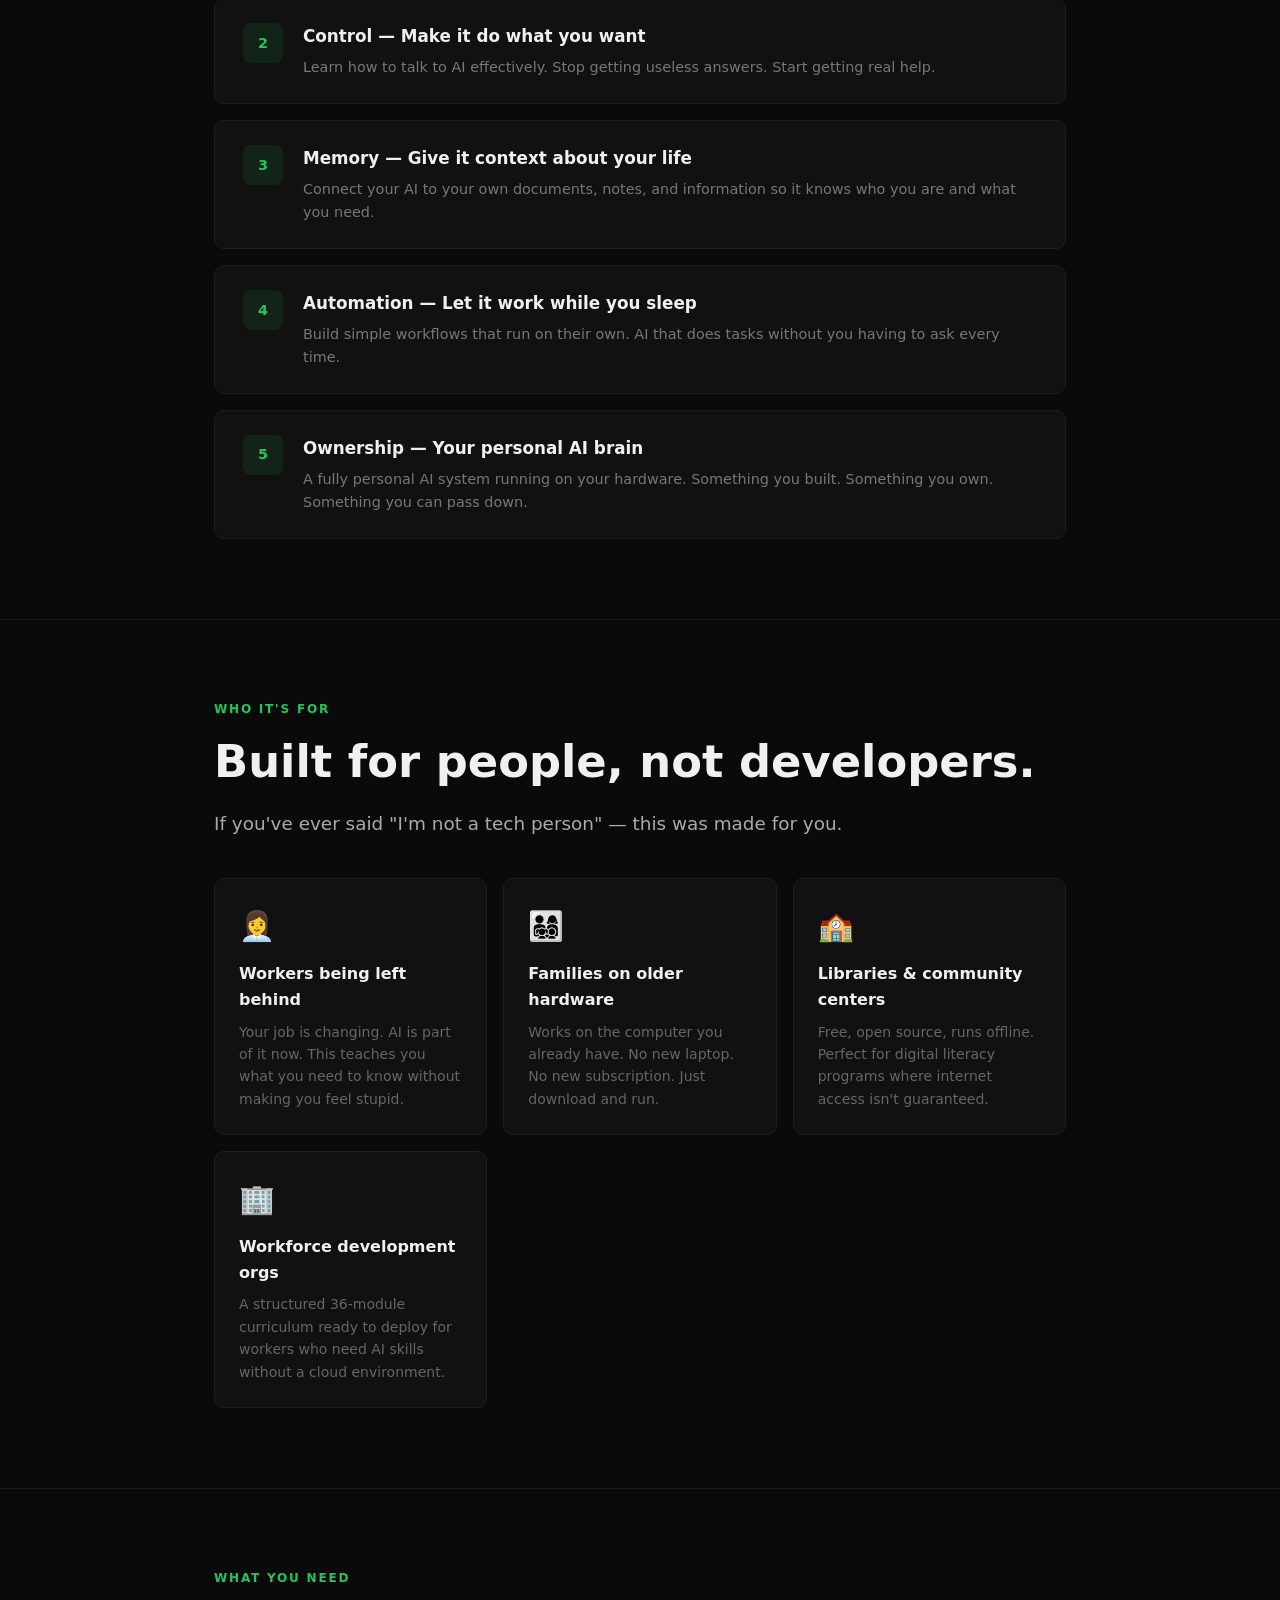
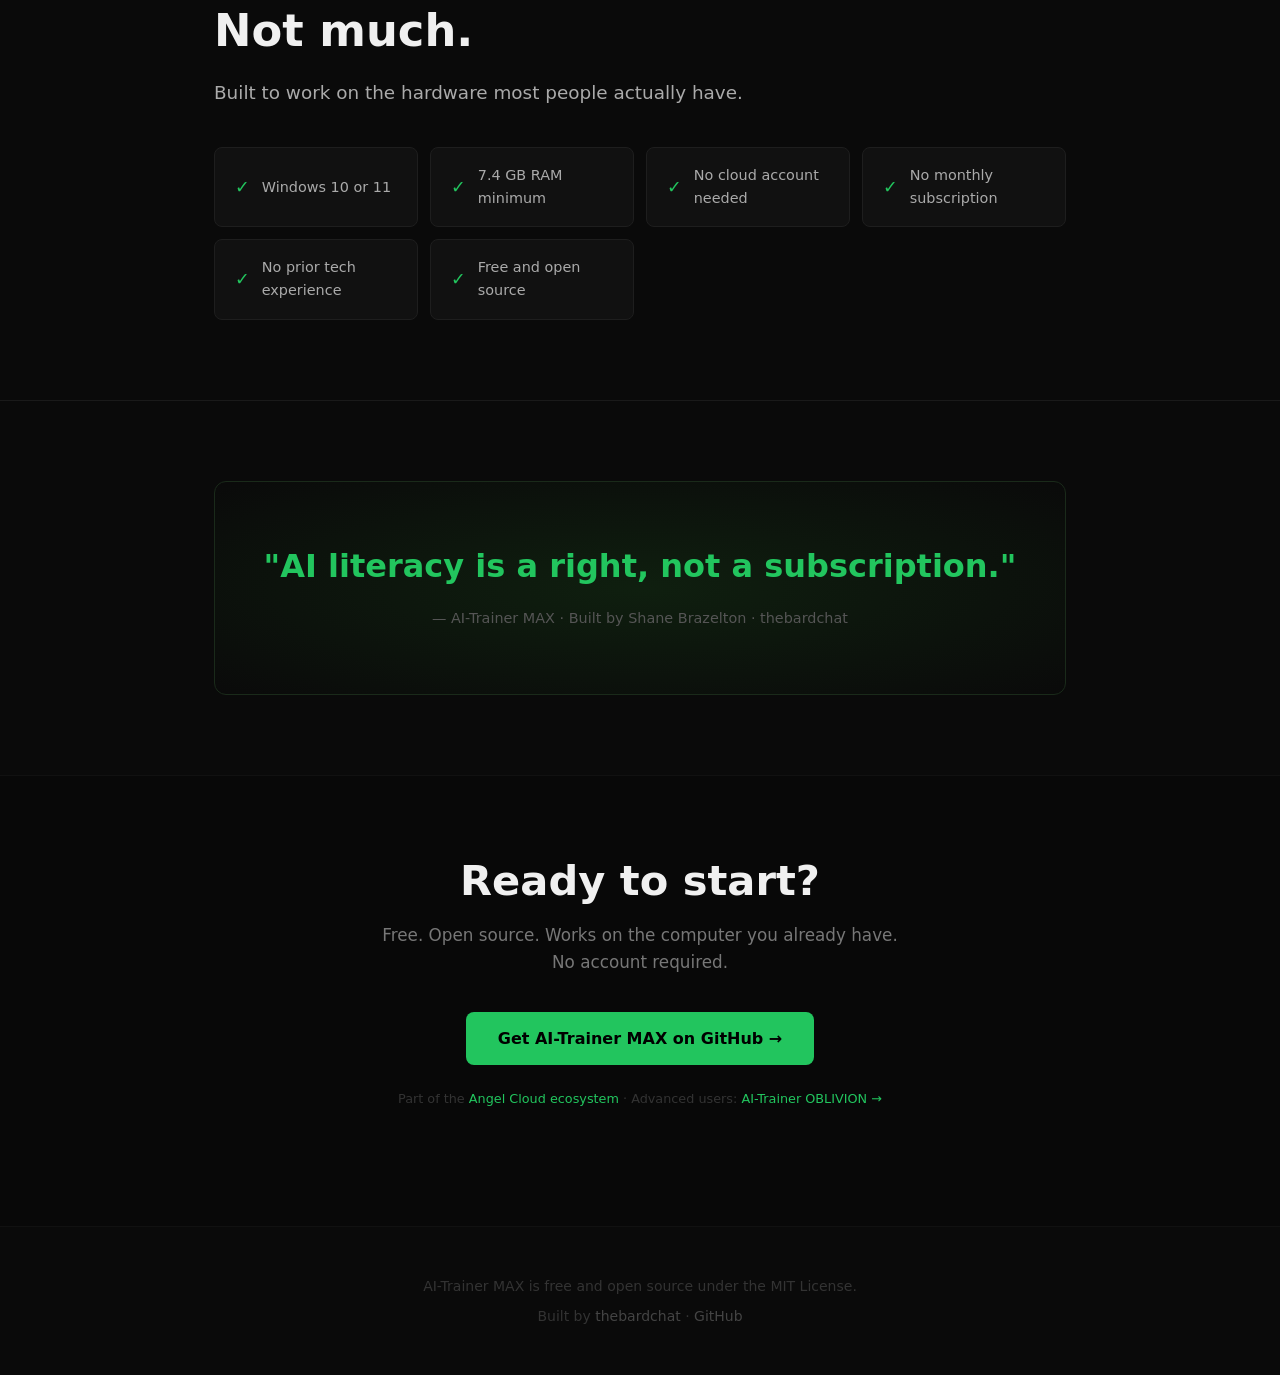
==== commit a11bfbac: "Remove unnecessary lines from ai-trainer-max.html" ====
--- a/docs/ai-trainer-max.html
+++ b/docs/ai-trainer-max.html
@@ -1,5 +1,6 @@
----
----
+--
+
+--
 <!DOCTYPE html>
 <html lang="en">
 <head>
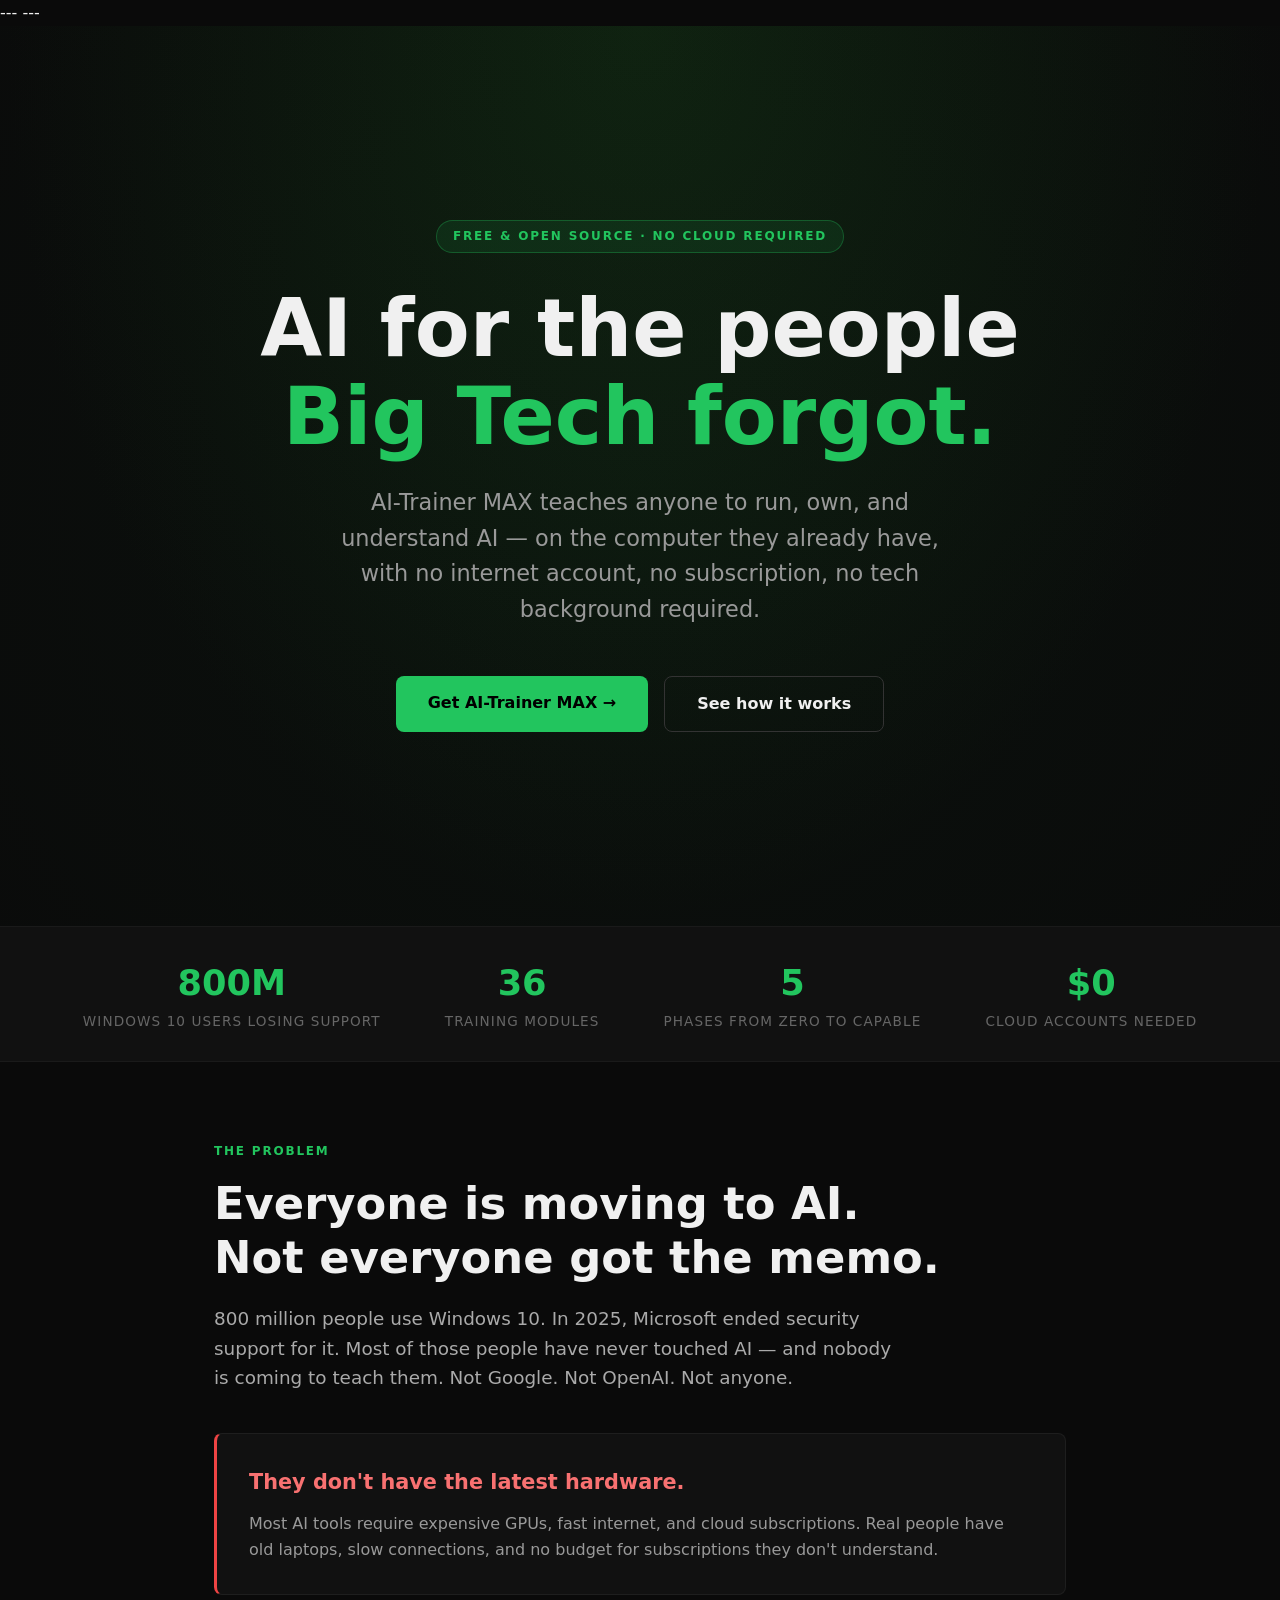
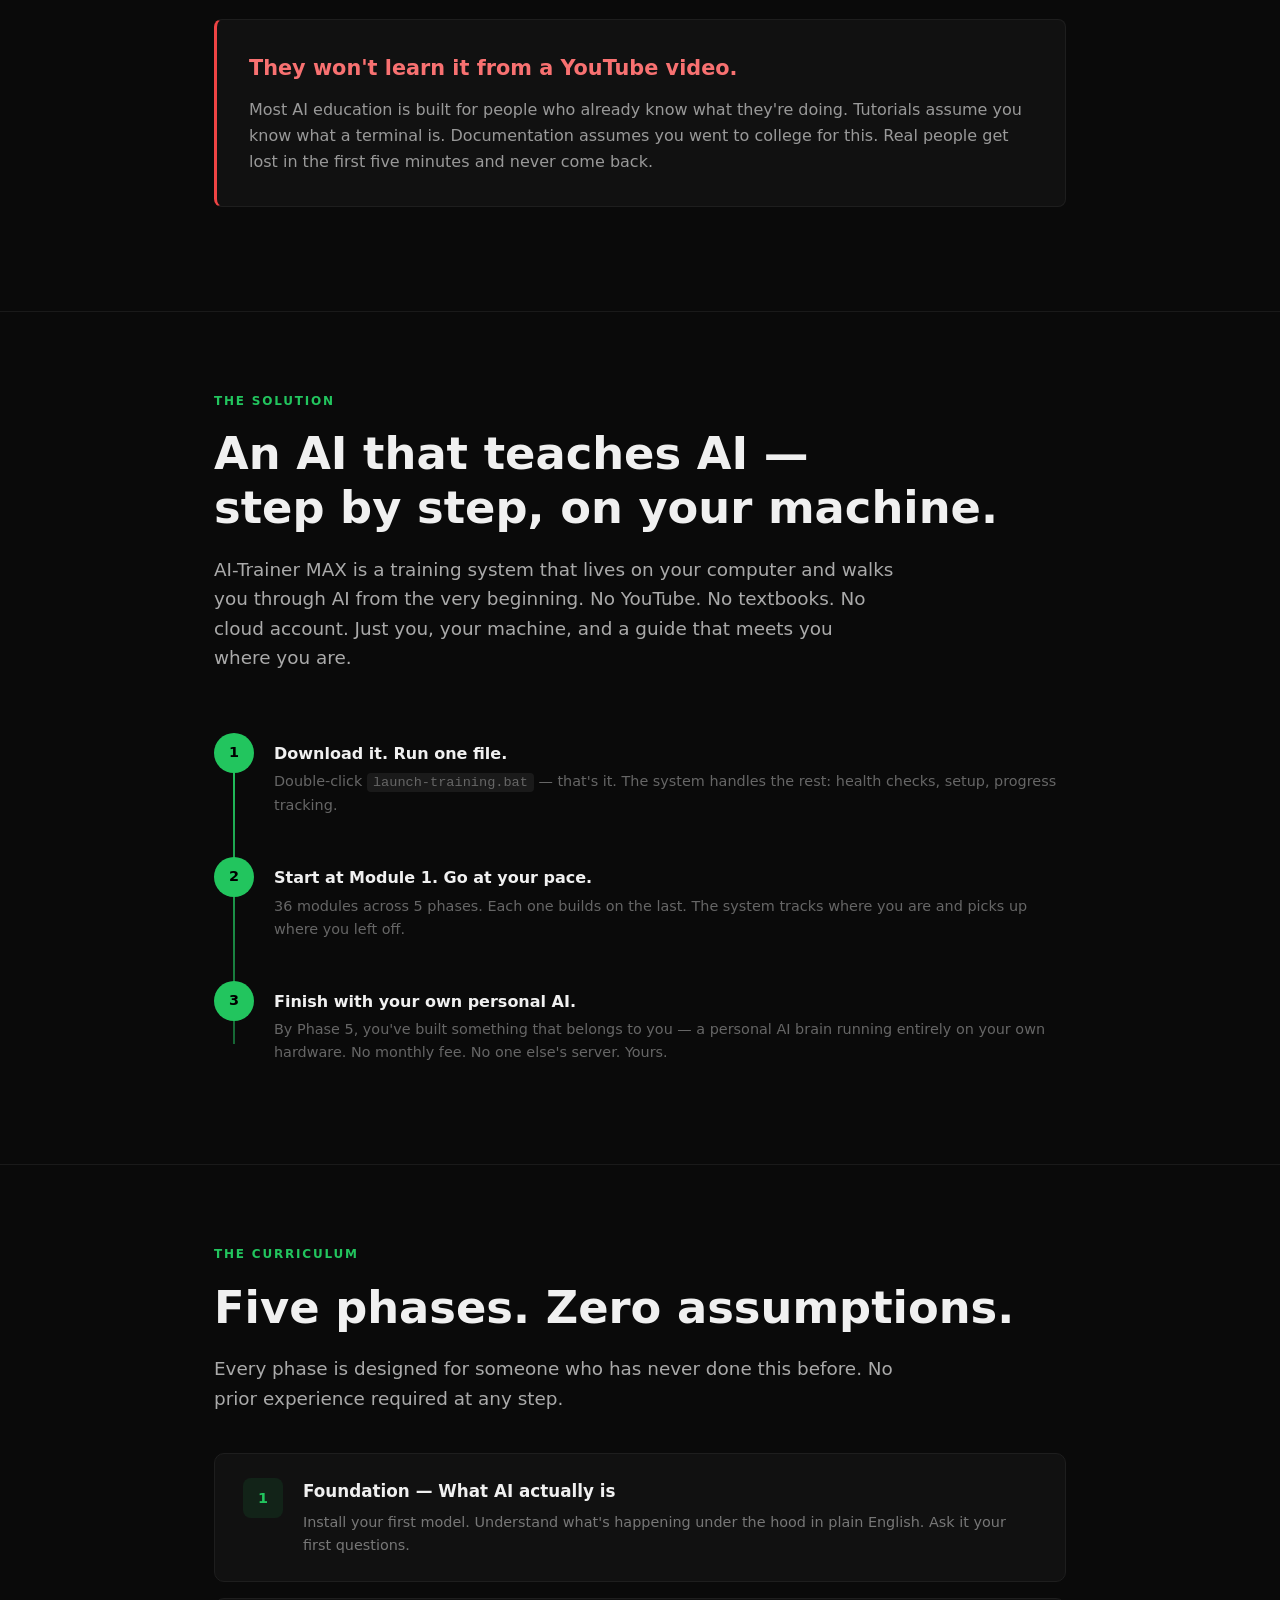
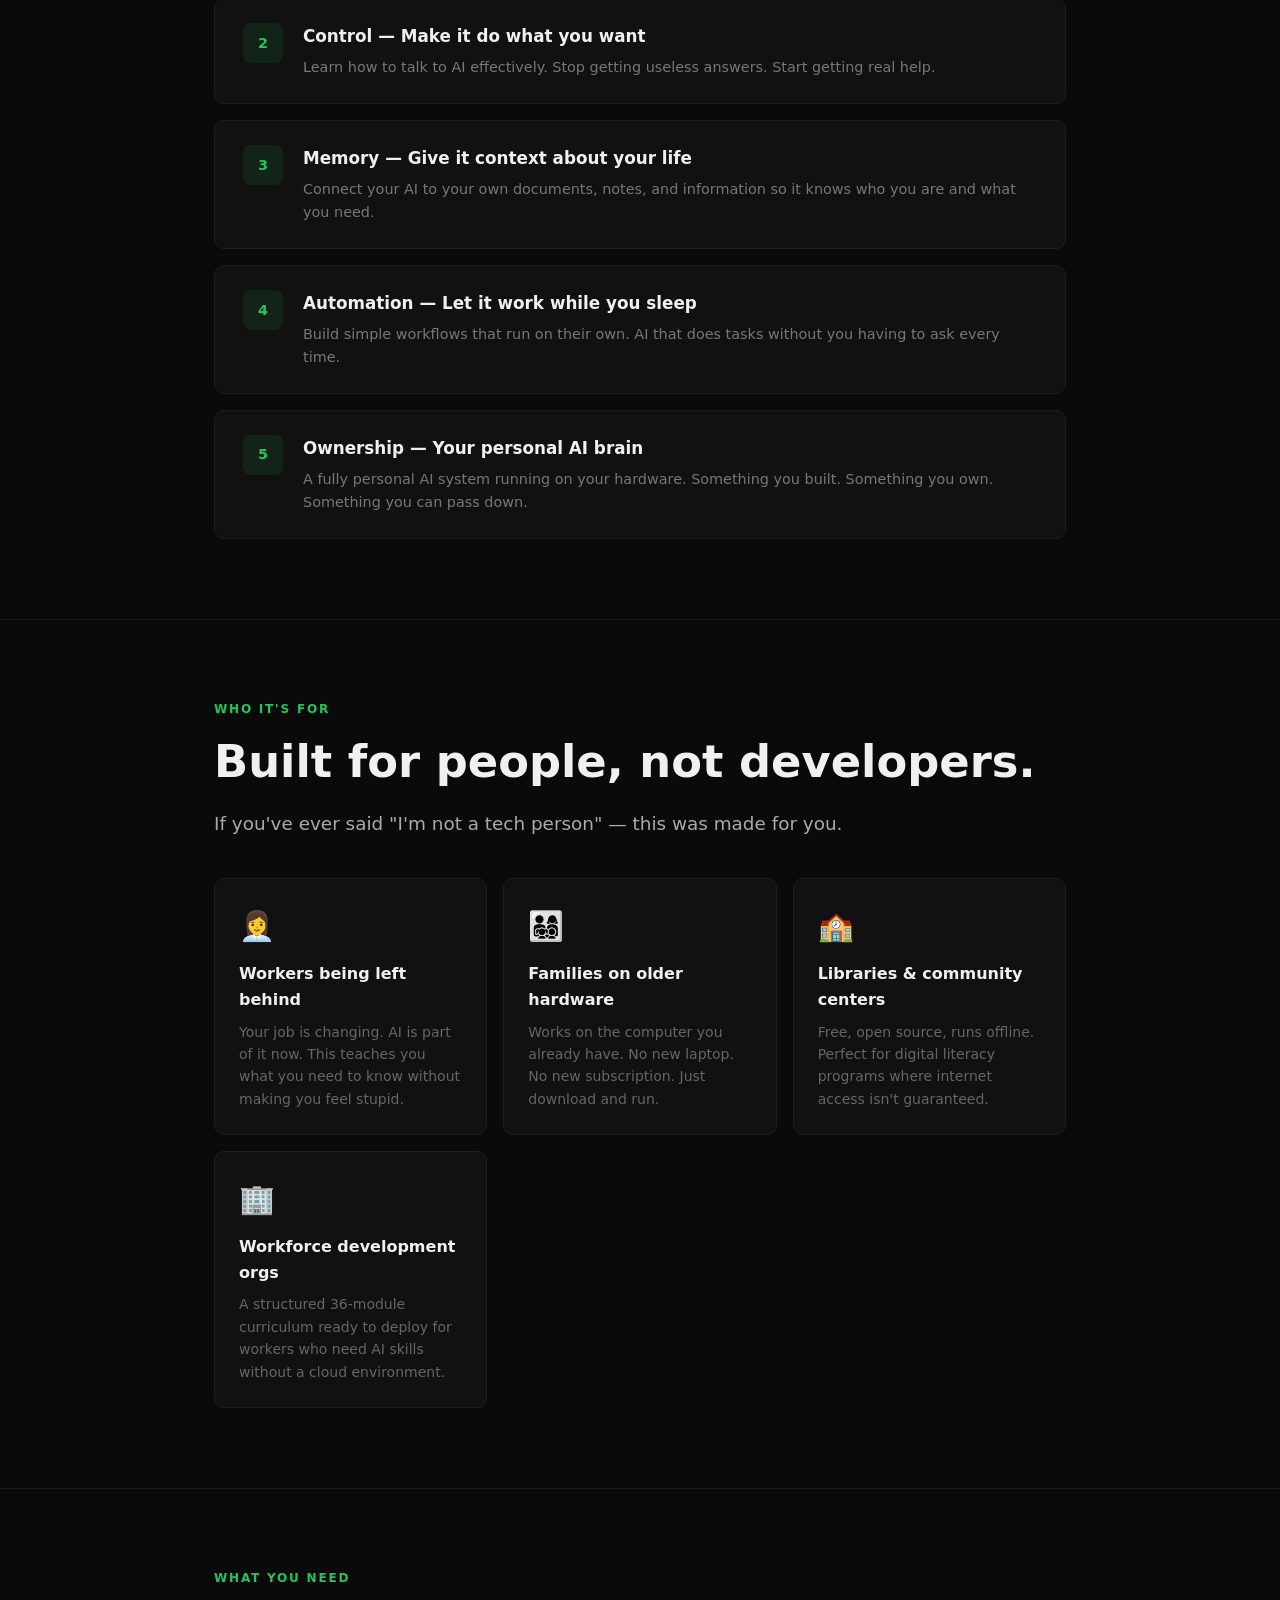
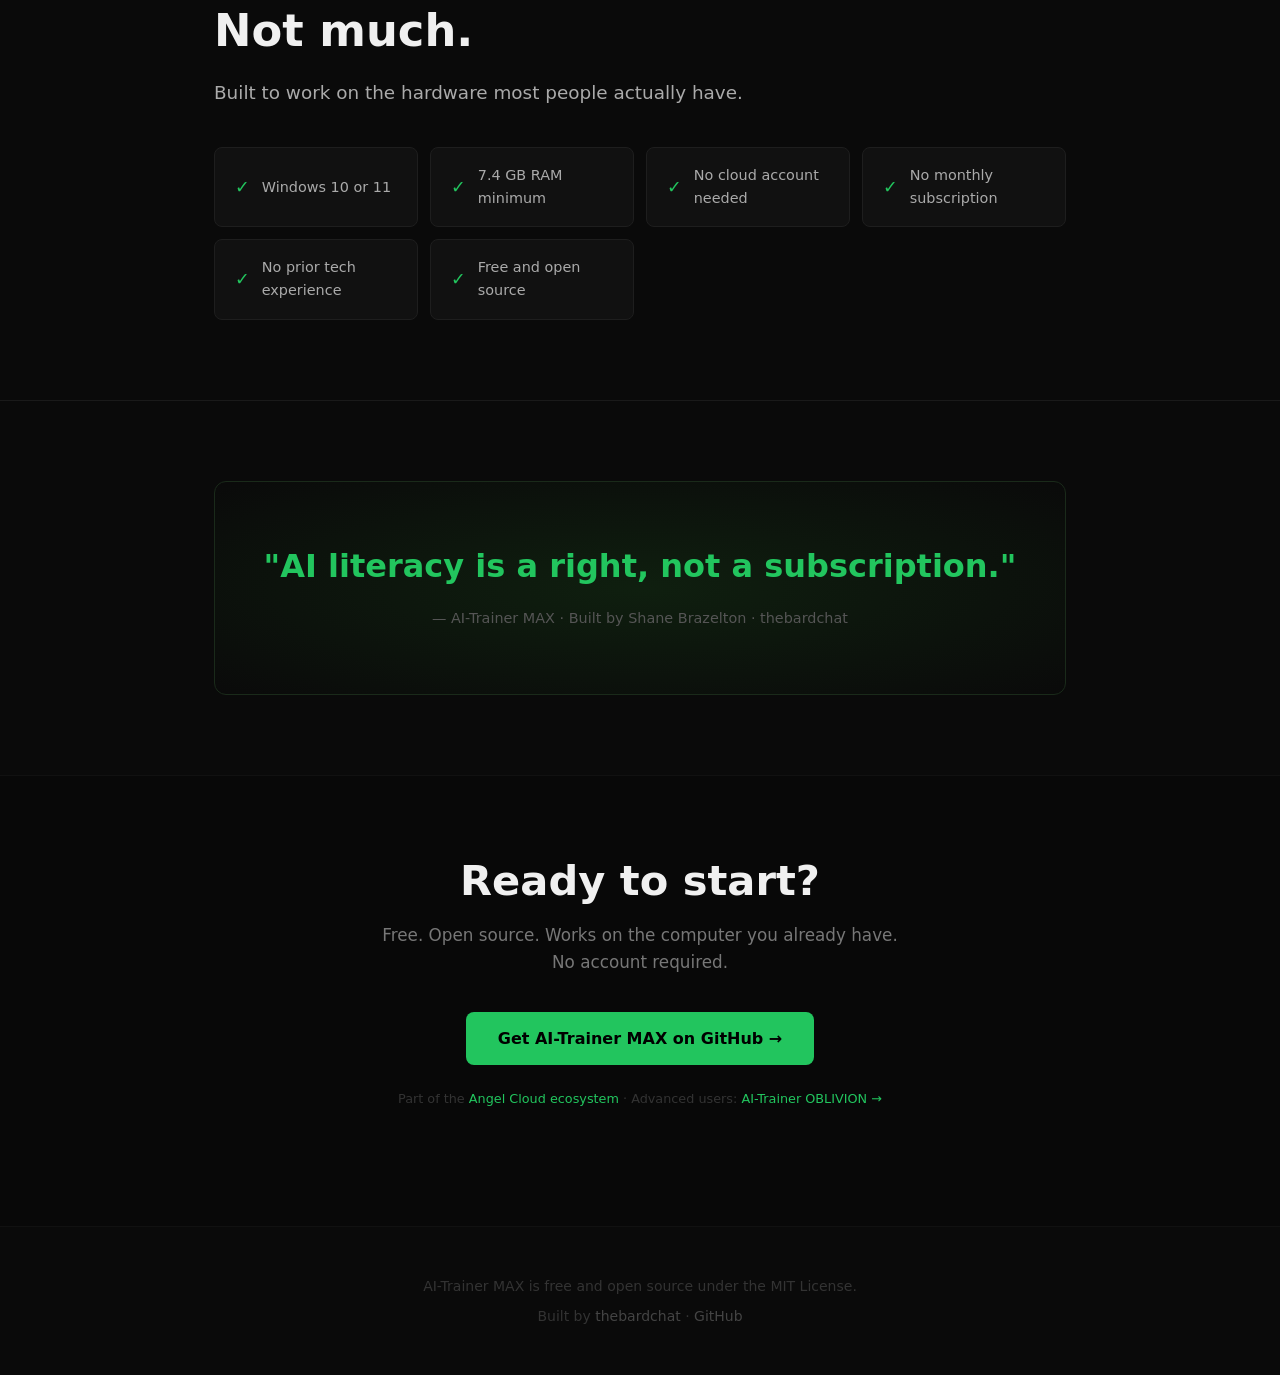
==== commit fe3d56de: "Fix HTML file formatting issues" ====
--- a/docs/ai-trainer-max.html
+++ b/docs/ai-trainer-max.html
@@ -1,6 +1,6 @@
---
-
---
+---
+
+---
 <!DOCTYPE html>
 <html lang="en">
 <head>
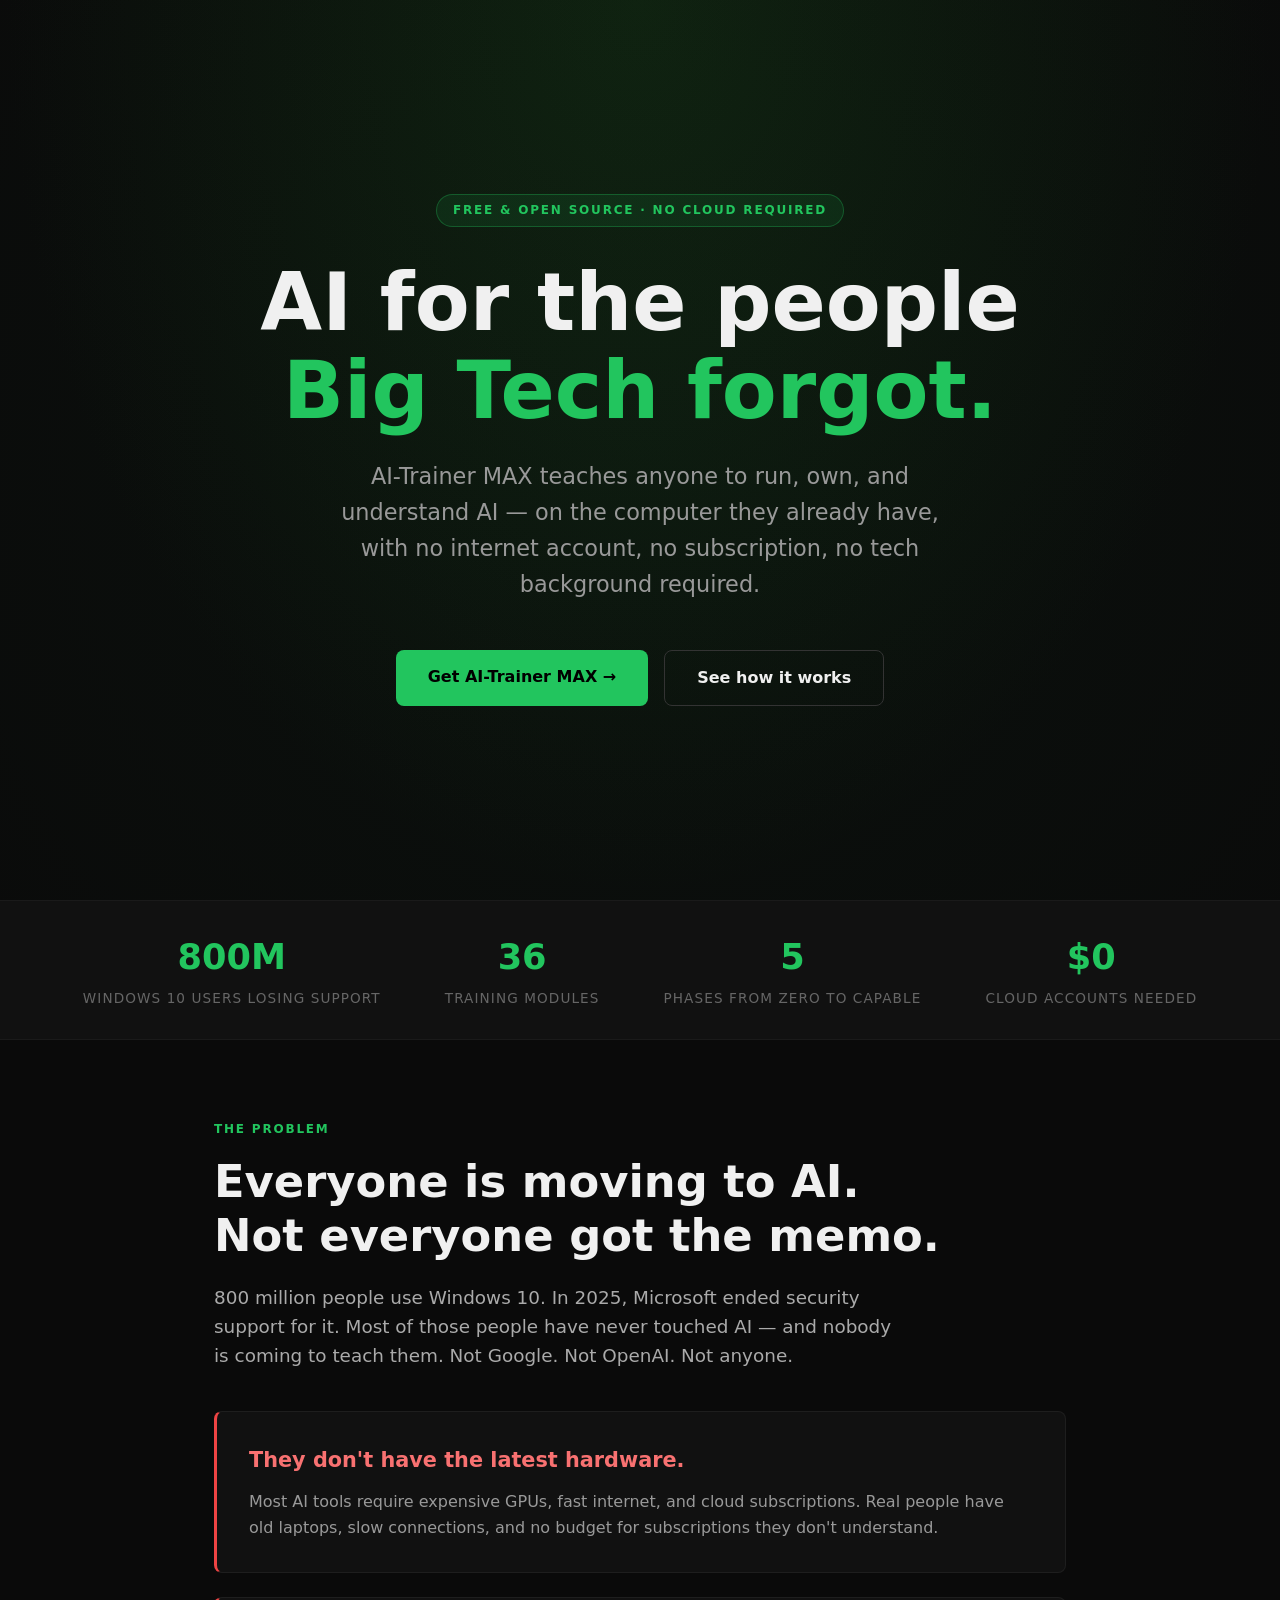
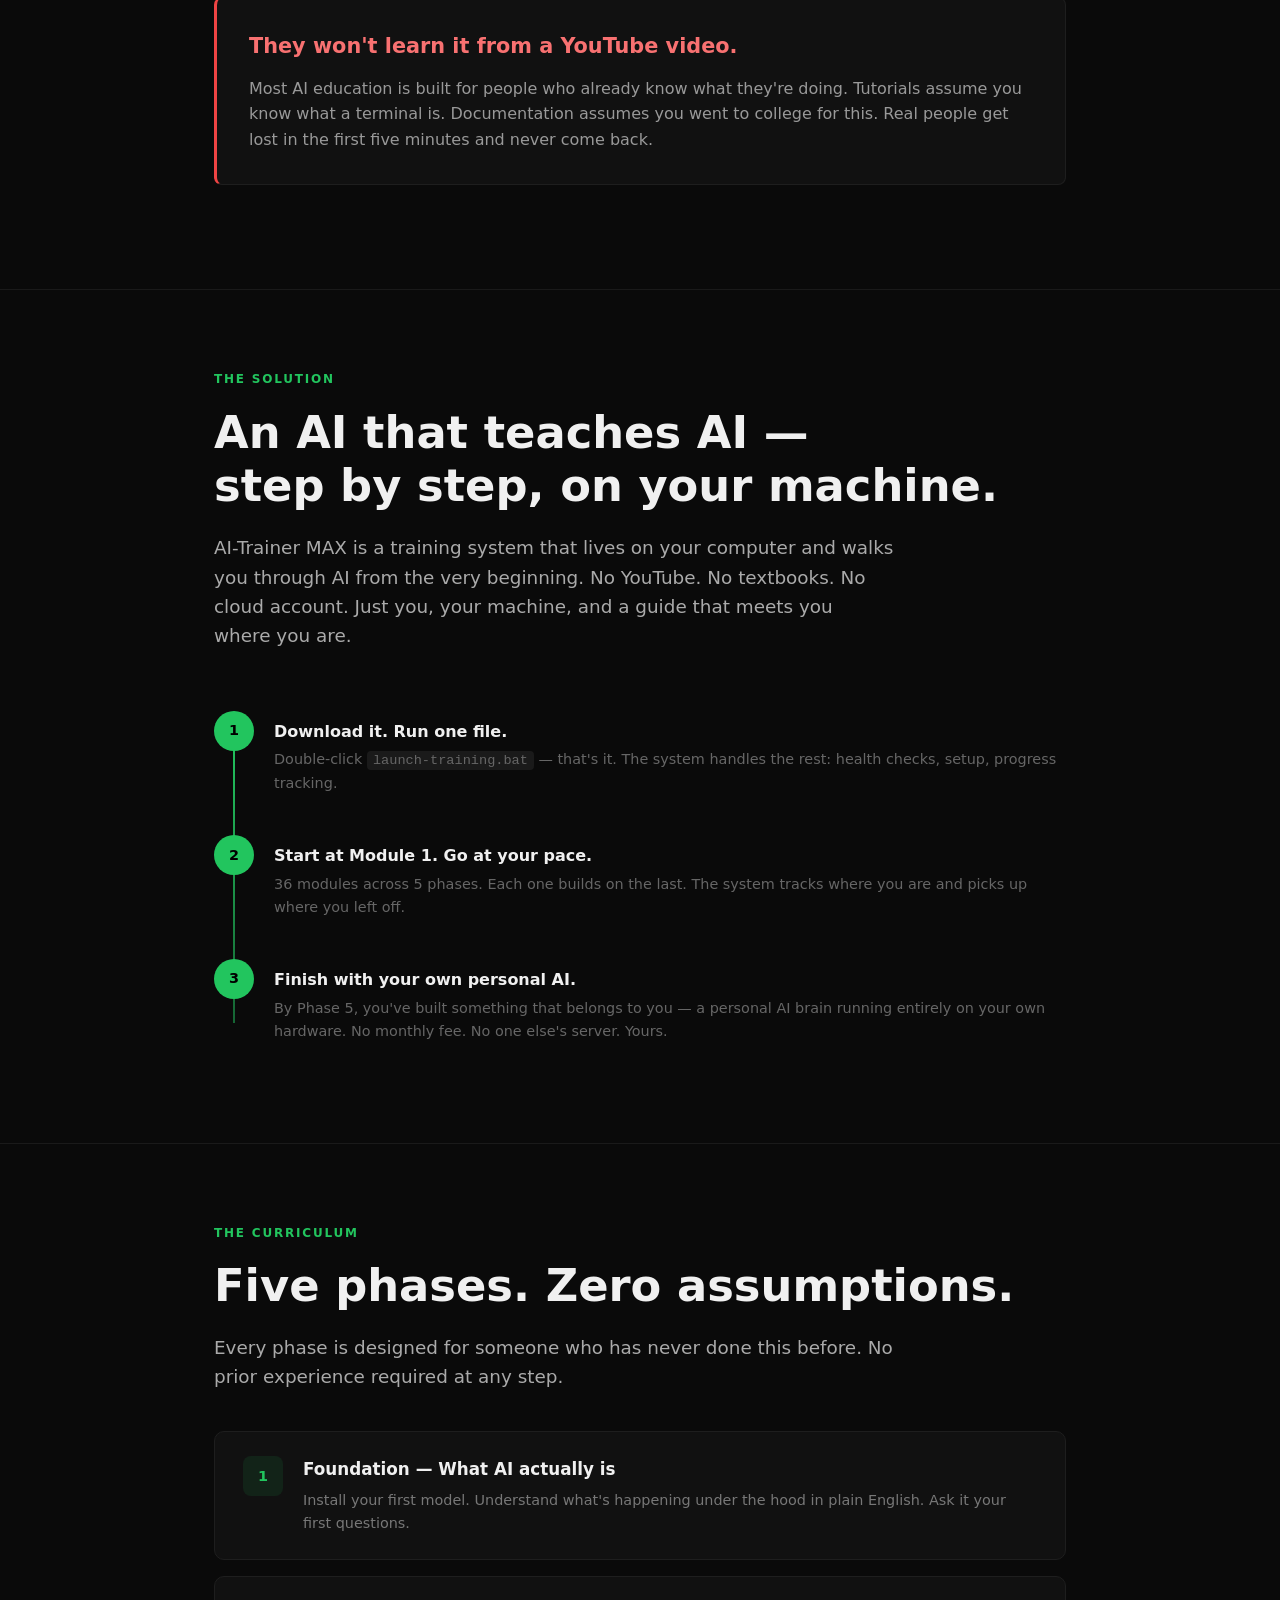
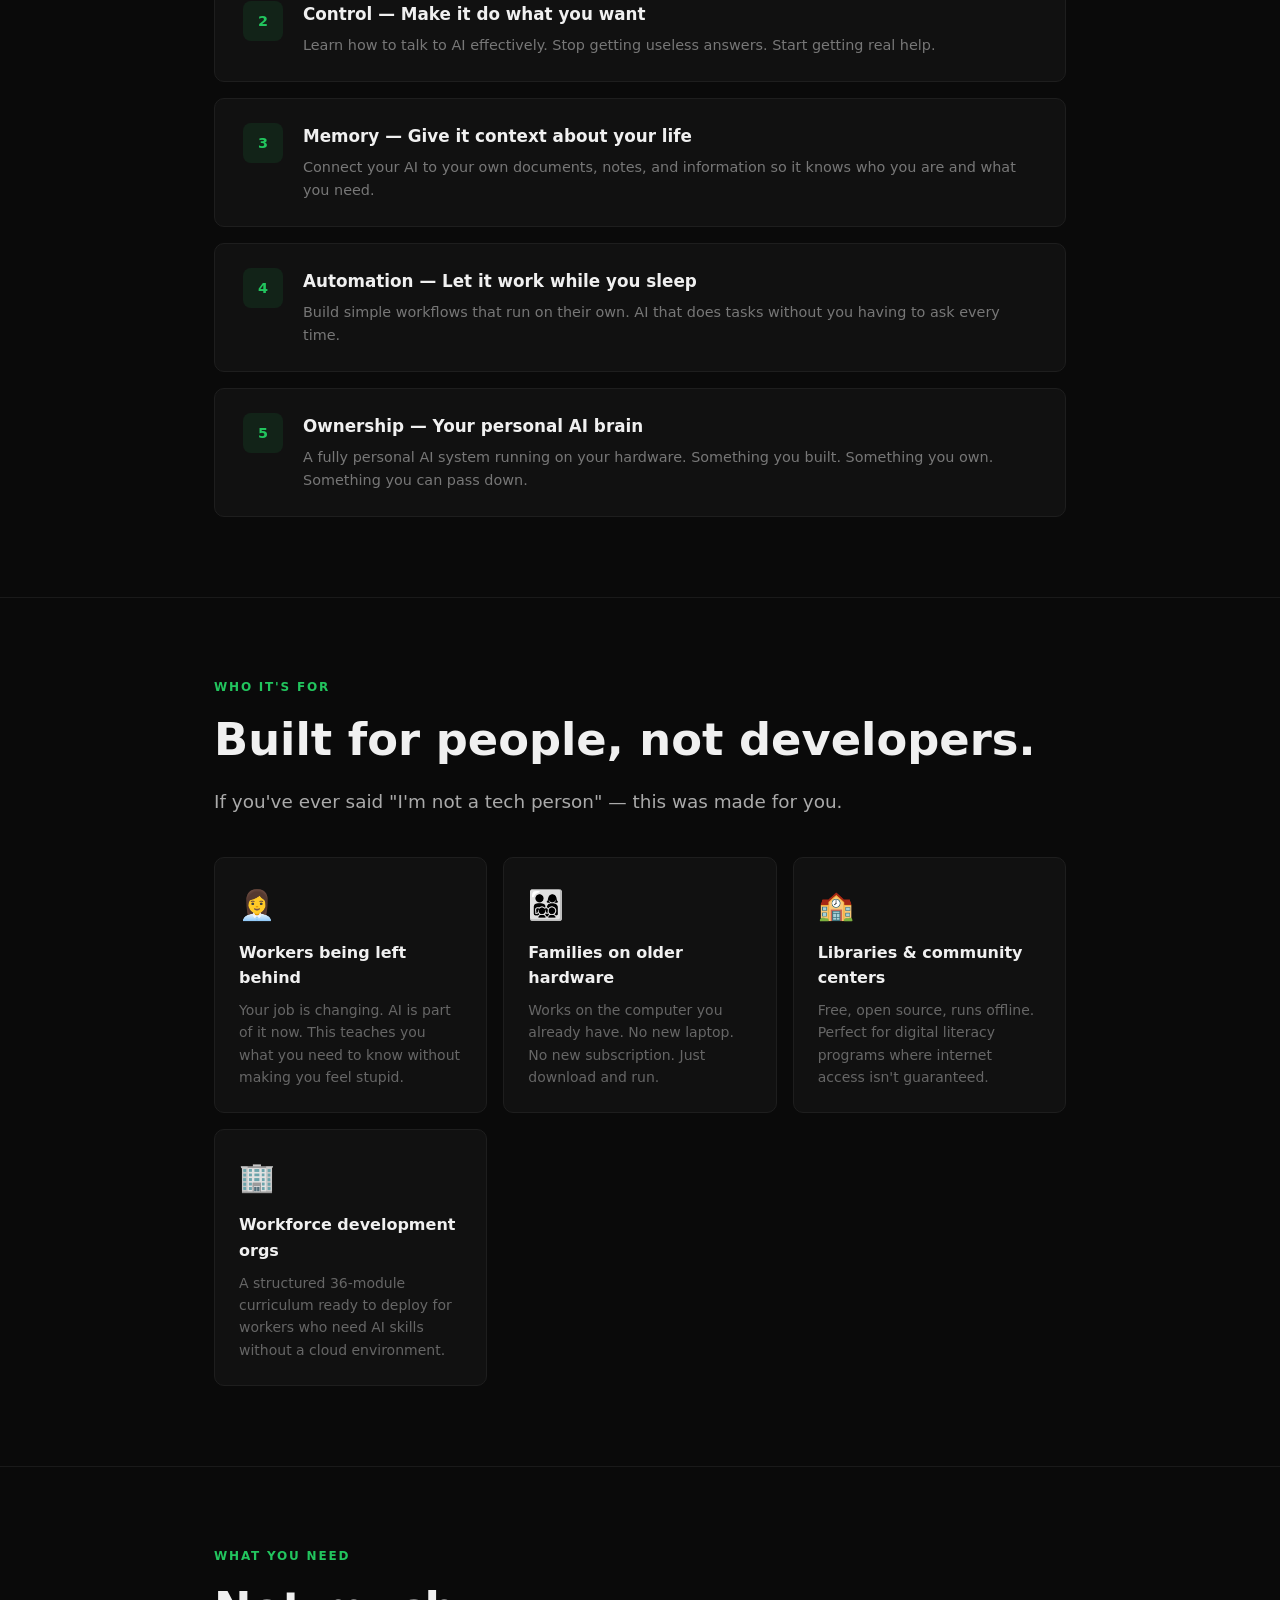
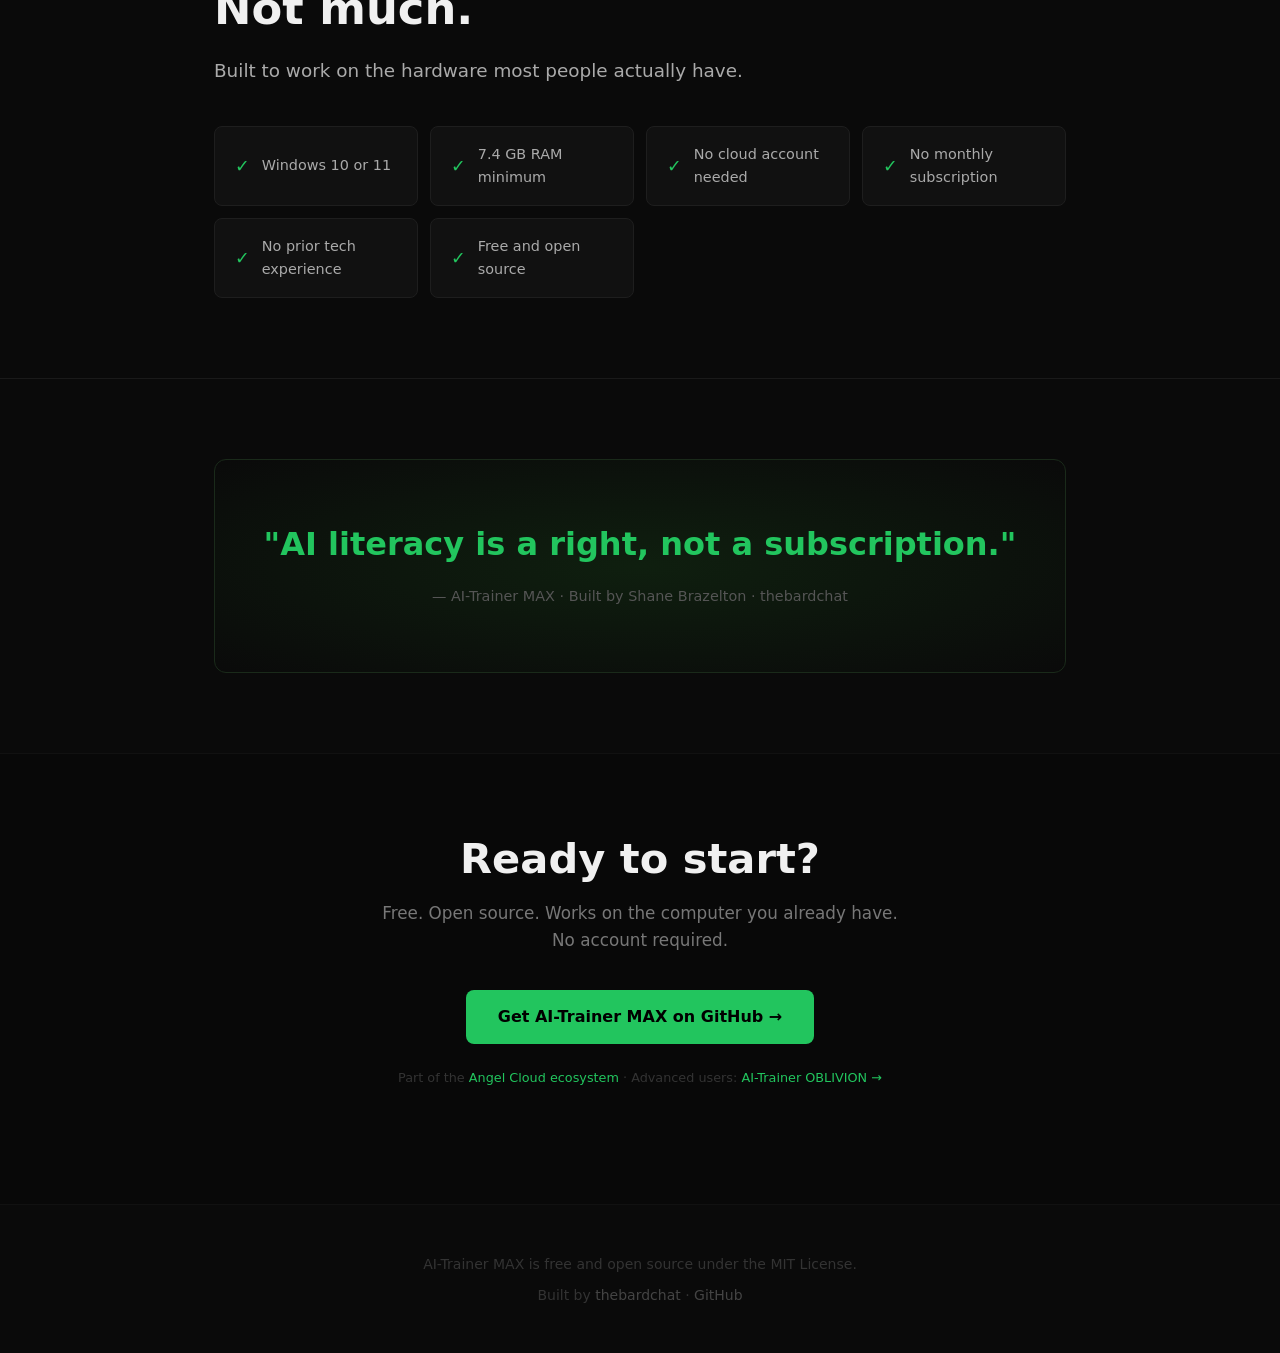
==== commit 8a3f3378: "Clean up initial lines in ai-trainer-max.html Removed unnecessary lines at the beginning of the file" ====
--- a/docs/ai-trainer-max.html
+++ b/docs/ai-trainer-max.html
@@ -1,6 +1,3 @@
----
-
----
 <!DOCTYPE html>
 <html lang="en">
 <head>
